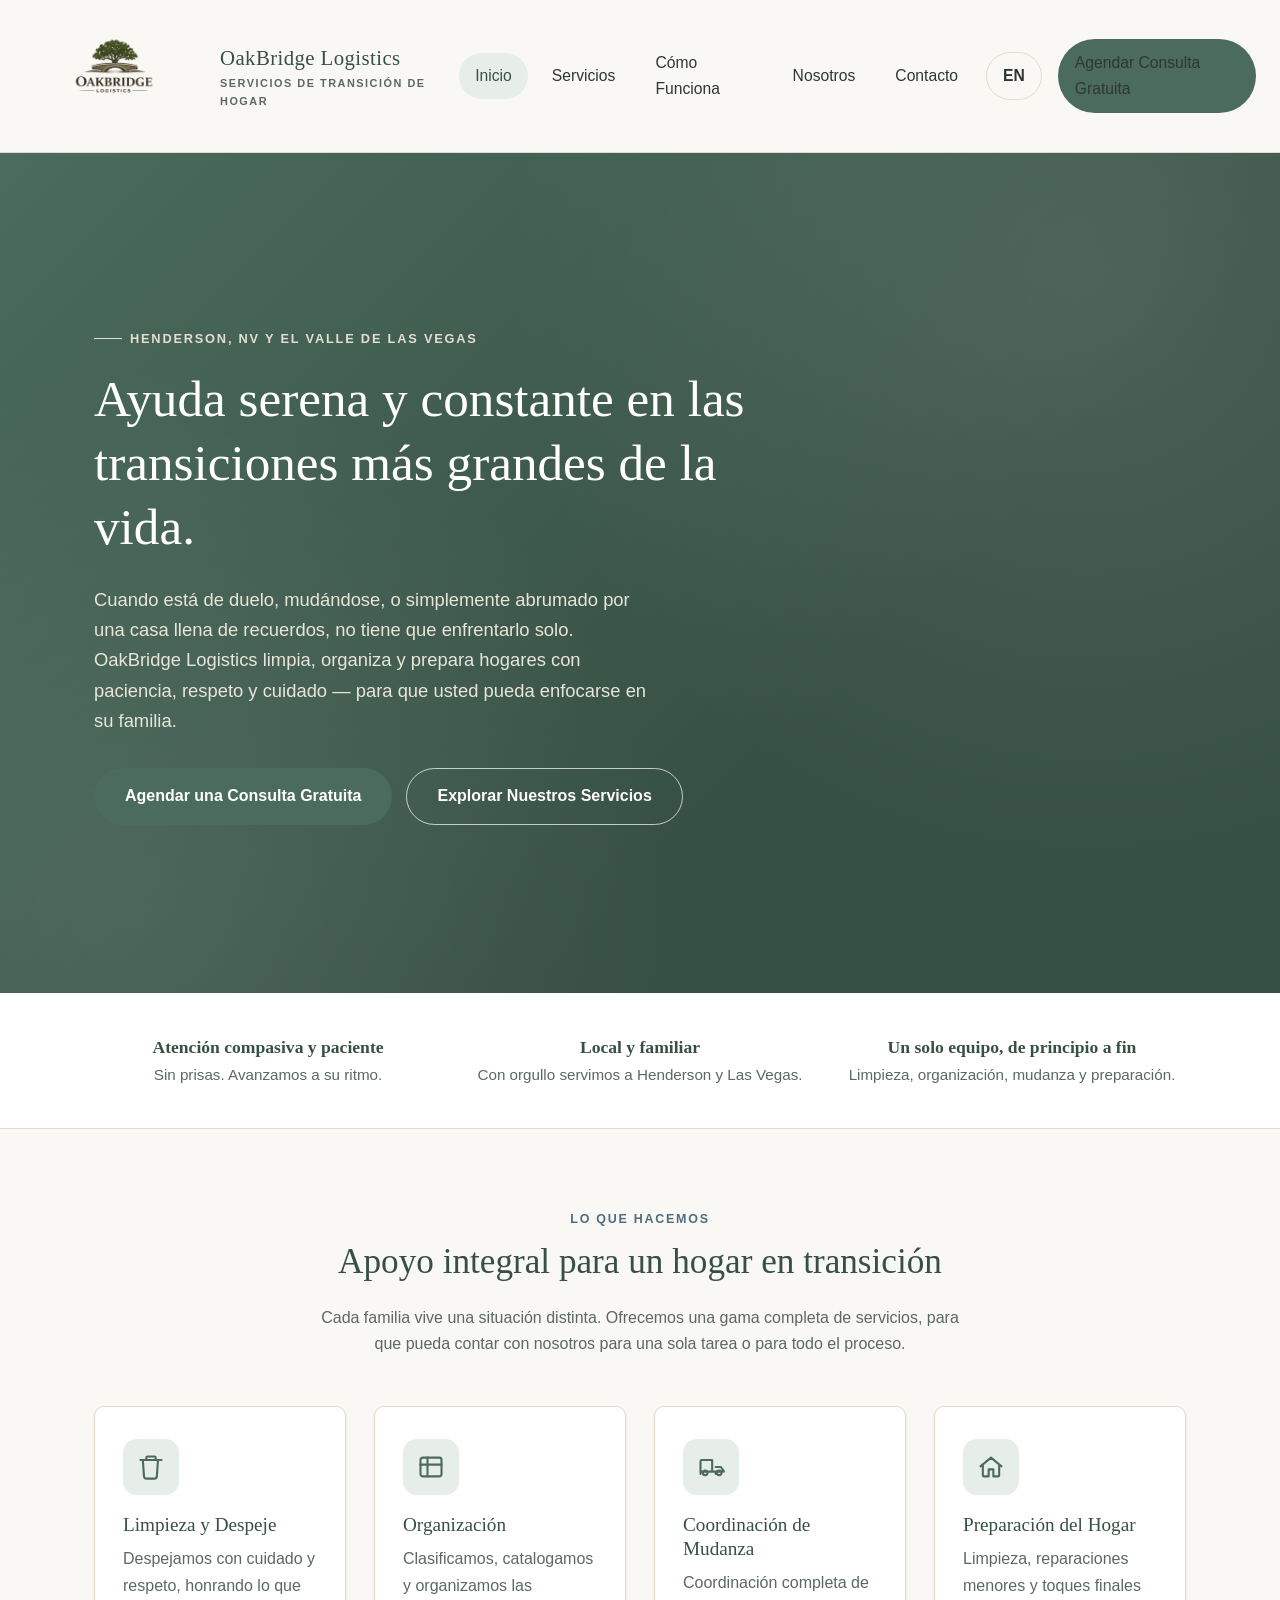
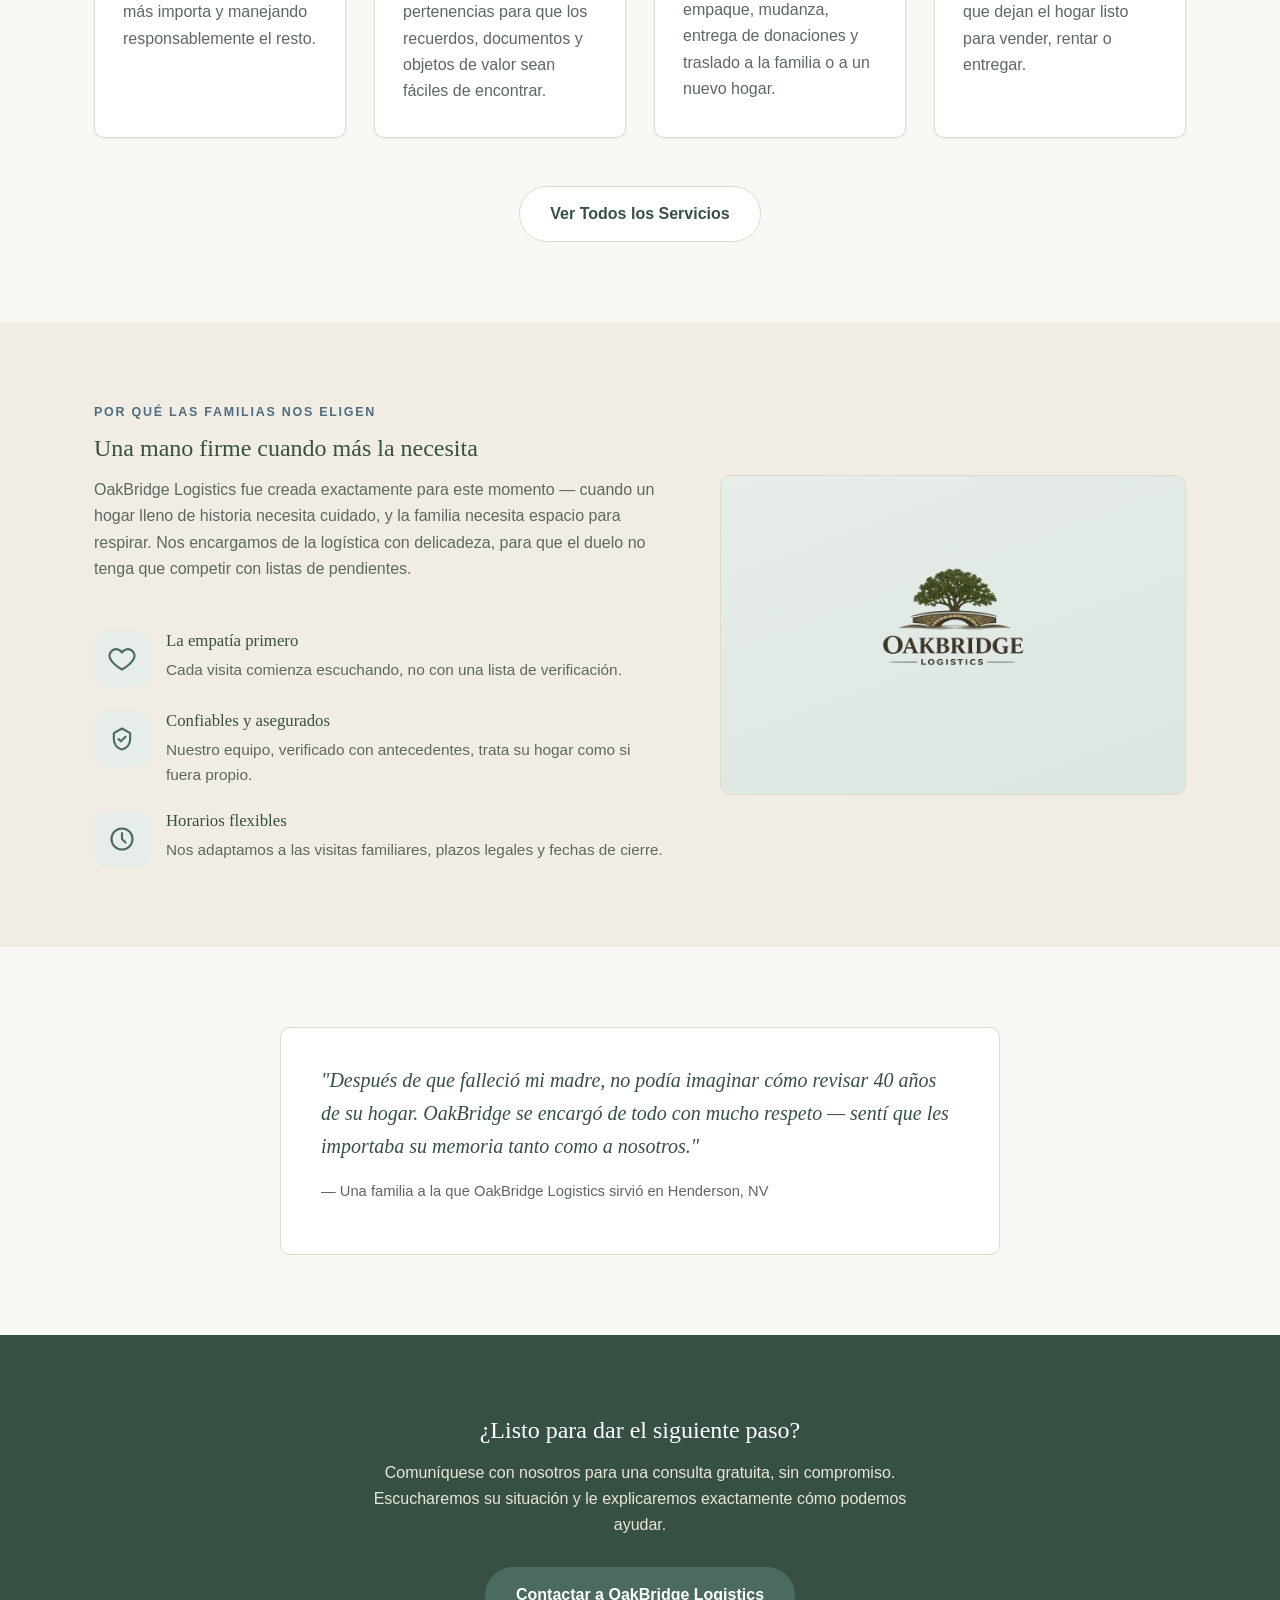
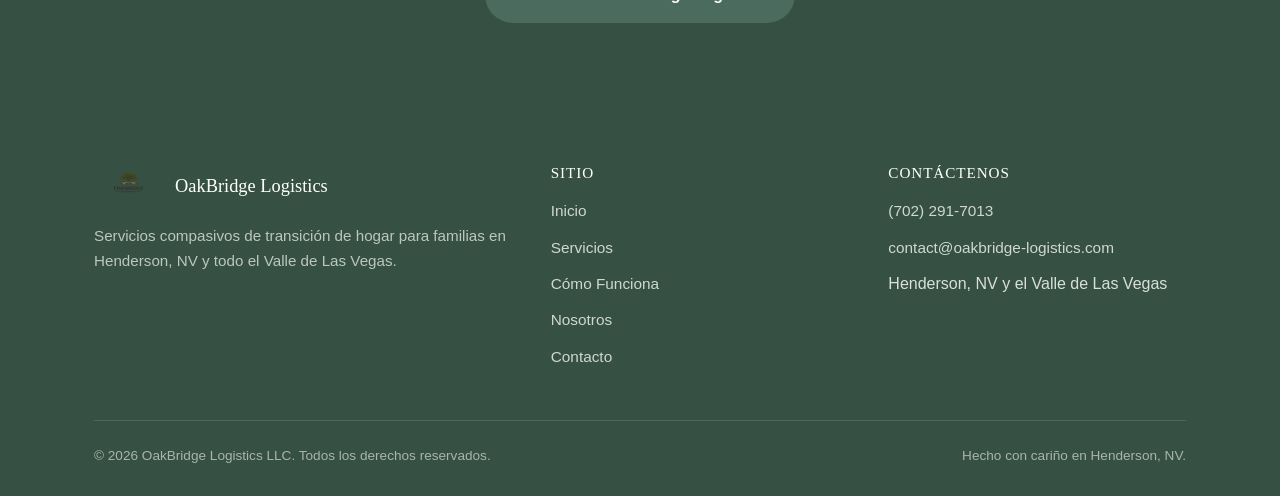
==== es/index.html @ 1340e975 "Add Spanish translation of the site with EN/ES language switcher Full translated pages at /es/ (home" ====
<!DOCTYPE html>
<html lang="es">
<head>
<meta charset="UTF-8">
<meta name="viewport" content="width=device-width, initial-scale=1.0">
<title>OakBridge Logistics | Servicios Compasivos de Transición de Hogar en Henderson, NV</title>
<meta name="description" content="OakBridge Logistics ayuda a familias en Henderson, NV a limpiar, organizar, mudar y preparar un hogar tras la pérdida de un ser querido o una gran transición de vida — con cuidado.">
<link rel="icon" type="image/png" href="../images/favicon-32.png">
<link rel="apple-touch-icon" href="../images/favicon-180.png">
<link rel="stylesheet" href="../css/style.css">
<link rel="alternate" hreflang="en" href="https://oakbridge-logistics.com/">
<link rel="alternate" hreflang="es" href="https://oakbridge-logistics.com/es/">
<link rel="alternate" hreflang="x-default" href="https://oakbridge-logistics.com/">
</head>
<body>

<header class="site-header">
  <div class="container">
    <a class="brand" href="index.html">
      <img src="../images/logo.png" alt="Logotipo de OakBridge Logistics">
      <span class="brand-name">OakBridge Logistics<small>SERVICIOS DE TRANSICIÓN DE HOGAR</small></span>
    </a>
    <button class="nav-toggle" aria-label="Alternar menú de navegación" aria-expanded="false">
      <span></span><span></span><span></span>
    </button>
    <nav class="main-nav">
      <ul>
        <li><a href="index.html" aria-current="page">Inicio</a></li>
        <li><a href="servicios.html">Servicios</a></li>
        <li><a href="como-funciona.html">Cómo Funciona</a></li>
        <li><a href="sobre-nosotros.html">Nosotros</a></li>
        <li><a href="contacto.html">Contacto</a></li>
        <li><a class="lang-switch" href="../index.html" aria-label="View this site in English">EN</a></li>
        <li><a class="btn btn-primary" href="contacto.html">Agendar Consulta Gratuita</a></li>
      </ul>
    </nav>
  </div>
</header>

<main>

  <!-- Hero -->
  <section class="hero">
    <div class="container">
      <div class="hero-inner">
        <span class="hero-eyebrow">Henderson, NV y el Valle de Las Vegas</span>
        <h1>Ayuda serena y constante en las transiciones más grandes de la vida.</h1>
        <p class="lead">Cuando está de duelo, mudándose, o simplemente abrumado por una casa llena de recuerdos, no tiene que enfrentarlo solo. OakBridge Logistics limpia, organiza y prepara hogares con paciencia, respeto y cuidado — para que usted pueda enfocarse en su familia.</p>
        <div class="hero-actions">
          <a href="contacto.html" class="btn btn-primary">Agendar una Consulta Gratuita</a>
          <a href="servicios.html" class="btn btn-outline">Explorar Nuestros Servicios</a>
        </div>
      </div>
    </div>
  </section>

  <!-- Reassurance strip -->
  <section style="padding: 40px 0; background: var(--color-surface); border-bottom: 1px solid var(--color-border);">
    <div class="container">
      <div class="grid grid-3" style="gap: 24px;">
        <div class="text-center">
          <strong style="color: var(--color-primary-dark); display:block; font-family: var(--font-heading); font-size:1.1rem;">Atención compasiva y paciente</strong>
          <span style="color: var(--color-text-muted); font-size: 0.95rem;">Sin prisas. Avanzamos a su ritmo.</span>
        </div>
        <div class="text-center">
          <strong style="color: var(--color-primary-dark); display:block; font-family: var(--font-heading); font-size:1.1rem;">Local y familiar</strong>
          <span style="color: var(--color-text-muted); font-size: 0.95rem;">Con orgullo servimos a Henderson y Las Vegas.</span>
        </div>
        <div class="text-center">
          <strong style="color: var(--color-primary-dark); display:block; font-family: var(--font-heading); font-size:1.1rem;">Un solo equipo, de principio a fin</strong>
          <span style="color: var(--color-text-muted); font-size: 0.95rem;">Limpieza, organización, mudanza y preparación.</span>
        </div>
      </div>
    </div>
  </section>

  <!-- Services overview -->
  <section>
    <div class="container">
      <div class="section-head">
        <span class="eyebrow">Lo Que Hacemos</span>
        <h2>Apoyo integral para un hogar en transición</h2>
        <p>Cada familia vive una situación distinta. Ofrecemos una gama completa de servicios, para que pueda contar con nosotros para una sola tarea o para todo el proceso.</p>
      </div>

      <div class="grid grid-4">
        <div class="card">
          <div class="icon-badge">
            <svg viewBox="0 0 24 24" fill="none" stroke="currentColor" stroke-width="1.8" stroke-linecap="round" stroke-linejoin="round"><path d="M3 6h18M8 6V4a1 1 0 0 1 1-1h6a1 1 0 0 1 1 1v2m2 0-1 14a2 2 0 0 1-2 2H8a2 2 0 0 1-2-2L5 6"/></svg>
          </div>
          <h3>Limpieza y Despeje</h3>
          <p>Despejamos con cuidado y respeto, honrando lo que más importa y manejando responsablemente el resto.</p>
        </div>
        <div class="card">
          <div class="icon-badge">
            <svg viewBox="0 0 24 24" fill="none" stroke="currentColor" stroke-width="1.8" stroke-linecap="round" stroke-linejoin="round"><rect x="3" y="4" width="18" height="16" rx="2"/><path d="M3 10h18M9 4v16"/></svg>
          </div>
          <h3>Organización</h3>
          <p>Clasificamos, catalogamos y organizamos las pertenencias para que los recuerdos, documentos y objetos de valor sean fáciles de encontrar.</p>
        </div>
        <div class="card">
          <div class="icon-badge">
            <svg viewBox="0 0 24 24" fill="none" stroke="currentColor" stroke-width="1.8" stroke-linecap="round" stroke-linejoin="round"><path d="M3 16V7a1 1 0 0 1 1-1h9v10M3 16h13M3 16v2m13-2v2m0-6h4.5l2.5 3.5V16h-7M7 19a2 2 0 1 0 0-4 2 2 0 0 0 0 4Zm12 0a2 2 0 1 0 0-4 2 2 0 0 0 0 4Z"/></svg>
          </div>
          <h3>Coordinación de Mudanza</h3>
          <p>Coordinación completa de empaque, mudanza, entrega de donaciones y traslado a la familia o a un nuevo hogar.</p>
        </div>
        <div class="card">
          <div class="icon-badge">
            <svg viewBox="0 0 24 24" fill="none" stroke="currentColor" stroke-width="1.8" stroke-linecap="round" stroke-linejoin="round"><path d="M3 11.5 12 4l9 7.5M5 10v9a1 1 0 0 0 1 1h4v-6h4v6h4a1 1 0 0 0 1-1v-9"/></svg>
          </div>
          <h3>Preparación del Hogar</h3>
          <p>Limpieza, reparaciones menores y toques finales que dejan el hogar listo para vender, rentar o entregar.</p>
        </div>
      </div>

      <div class="text-center mt-lg">
        <a href="servicios.html" class="btn btn-secondary">Ver Todos los Servicios</a>
      </div>
    </div>
  </section>

  <!-- Why OakBridge -->
  <section class="section-alt">
    <div class="container">
      <div class="two-col">
        <div>
          <span class="eyebrow" style="display:block; font-size:0.78rem; letter-spacing:0.14em; text-transform:uppercase; color: var(--color-accent-dark); font-weight:700; margin-bottom:10px;">Por Qué las Familias Nos Eligen</span>
          <h2>Una mano firme cuando más la necesita</h2>
          <p style="color: var(--color-text-muted);">OakBridge Logistics fue creada exactamente para este momento — cuando un hogar lleno de historia necesita cuidado, y la familia necesita espacio para respirar. Nos encargamos de la logística con delicadeza, para que el duelo no tenga que competir con listas de pendientes.</p>
          <div class="value-list mt-lg" style="grid-template-columns: 1fr;">
            <div class="value-item">
              <div class="icon-badge">
                <svg viewBox="0 0 24 24" fill="none" stroke="currentColor" stroke-width="1.8" stroke-linecap="round" stroke-linejoin="round"><path d="M12 21s-7.5-4.35-10-9A5.5 5.5 0 0 1 12 6.5 5.5 5.5 0 0 1 22 12c-2.5 4.65-10 9-10 9Z"/></svg>
              </div>
              <div>
                <h3>La empatía primero</h3>
                <p>Cada visita comienza escuchando, no con una lista de verificación.</p>
              </div>
            </div>
            <div class="value-item">
              <div class="icon-badge">
                <svg viewBox="0 0 24 24" fill="none" stroke="currentColor" stroke-width="1.8" stroke-linecap="round" stroke-linejoin="round"><path d="m9 12 2 2 4-4M12 3l7 4v5c0 4.5-3 8-7 9-4-1-7-4.5-7-9V7l7-4Z"/></svg>
              </div>
              <div>
                <h3>Confiables y asegurados</h3>
                <p>Nuestro equipo, verificado con antecedentes, trata su hogar como si fuera propio.</p>
              </div>
            </div>
            <div class="value-item">
              <div class="icon-badge">
                <svg viewBox="0 0 24 24" fill="none" stroke="currentColor" stroke-width="1.8" stroke-linecap="round" stroke-linejoin="round"><circle cx="12" cy="12" r="9"/><path d="M12 7v5l3 3"/></svg>
              </div>
              <div>
                <h3>Horarios flexibles</h3>
                <p>Nos adaptamos a las visitas familiares, plazos legales y fechas de cierre.</p>
              </div>
            </div>
          </div>
        </div>
        <div class="motif-panel">
          <img src="../images/logo.png" alt="OakBridge Logistics — símbolo del árbol y el puente">
        </div>
      </div>
    </div>
  </section>

  <!-- Testimonial -->
  <section>
    <div class="container">
      <div class="testimonial" style="max-width: 720px; margin: 0 auto;">
        <p class="quote">"Después de que falleció mi madre, no podía imaginar cómo revisar 40 años de su hogar. OakBridge se encargó de todo con mucho respeto — sentí que les importaba su memoria tanto como a nosotros."</p>
        <p class="attribution">— Una familia a la que OakBridge Logistics sirvió en Henderson, NV</p>
      </div>
    </div>
  </section>

  <!-- CTA -->
  <section class="cta-band">
    <div class="container">
      <h2>¿Listo para dar el siguiente paso?</h2>
      <p>Comuníquese con nosotros para una consulta gratuita, sin compromiso. Escucharemos su situación y le explicaremos exactamente cómo podemos ayudar.</p>
      <a href="contacto.html" class="btn btn-primary">Contactar a OakBridge Logistics</a>
    </div>
  </section>

</main>

<footer class="site-footer">
  <div class="container">
    <div class="footer-grid">
      <div>
        <div class="footer-brand">
          <img src="../images/logo.png" alt="Logotipo de OakBridge Logistics">
          <span>OakBridge Logistics</span>
        </div>
        <p>Servicios compasivos de transición de hogar para familias en Henderson, NV y todo el Valle de Las Vegas.</p>
      </div>
      <div>
        <h4>Sitio</h4>
        <ul>
          <li><a href="index.html">Inicio</a></li>
          <li><a href="servicios.html">Servicios</a></li>
          <li><a href="como-funciona.html">Cómo Funciona</a></li>
          <li><a href="sobre-nosotros.html">Nosotros</a></li>
          <li><a href="contacto.html">Contacto</a></li>
        </ul>
      </div>
      <div>
        <h4>Contáctenos</h4>
        <ul>
          <li><a href="tel:+17022917013">(702) 291-7013</a></li>
          <li><a href="mailto:contact@oakbridge-logistics.com">contact@oakbridge-logistics.com</a></li>
          <li>Henderson, NV y el Valle de Las Vegas</li>
        </ul>
      </div>
    </div>
    <div class="footer-bottom">
      <span>&copy; <span id="year"></span> OakBridge Logistics LLC. Todos los derechos reservados.</span>
      <span>Hecho con cariño en Henderson, NV.</span>
    </div>
  </div>
</footer>

<script src="../js/main.js"></script>
</body>
</html>
---- css/style.css ----
/* ==========================================================================
   OakBridge Logistics — stylesheet
   ========================================================================== */

:root {
  /* Palette — calm, warm, trustworthy: sage green, soft blue, cream neutrals */
  --color-primary: #4a6b5d;        /* deep sage green (from logo tree) */
  --color-primary-dark: #375044;
  --color-primary-light: #e7ede9;
  --color-accent: #6f8fa3;         /* soft slate blue */
  --color-accent-dark: #4f6d80;
  --color-gold: #b58a4a;           /* warm bridge-stone accent, used sparingly */

  --color-bg: #faf8f4;             /* warm cream */
  --color-bg-alt: #f1ede4;         /* deeper cream for section contrast */
  --color-surface: #ffffff;

  --color-text: #2f3733;           /* soft near-black, warm undertone */
  --color-text-muted: #5c6862;
  --color-border: #e1dbcd;

  --font-heading: Georgia, 'Times New Roman', serif;
  --font-body: -apple-system, BlinkMacSystemFont, 'Segoe UI', Helvetica, Arial, sans-serif;

  --radius: 10px;
  --shadow-sm: 0 1px 3px rgba(47, 55, 51, 0.08);
  --shadow-md: 0 6px 24px rgba(47, 55, 51, 0.10);
  --container-width: 1140px;
}

/* ---- Reset ---- */
* { box-sizing: border-box; }
html { scroll-behavior: smooth; }
body {
  margin: 0;
  font-family: var(--font-body);
  color: var(--color-text);
  background: var(--color-bg);
  line-height: 1.65;
  -webkit-font-smoothing: antialiased;
}
img { max-width: 100%; display: block; }
a { color: inherit; text-decoration: none; }
ul { list-style: none; margin: 0; padding: 0; }
h1, h2, h3, h4 {
  font-family: var(--font-heading);
  color: var(--color-primary-dark);
  line-height: 1.25;
  margin: 0 0 0.6em;
  font-weight: normal;
}
p { margin: 0 0 1em; }
.container {
  width: 100%;
  max-width: var(--container-width);
  margin: 0 auto;
  padding: 0 24px;
}

/* ---- Buttons ---- */
.btn {
  display: inline-block;
  padding: 14px 30px;
  border-radius: 999px;
  font-size: 1rem;
  font-weight: 600;
  border: 1px solid transparent;
  cursor: pointer;
  transition: background 0.2s ease, color 0.2s ease, border-color 0.2s ease, transform 0.15s ease;
}
.btn:hover { transform: translateY(-1px); }
.btn-primary {
  background: var(--color-primary);
  color: #fff;
}
.btn-primary:hover { background: var(--color-primary-dark); }
.btn-outline {
  background: transparent;
  border-color: rgba(255, 255, 255, 0.7);
  color: inherit;
}
.btn-outline:hover { background: rgba(255, 255, 255, 0.15); }
.btn-secondary {
  background: var(--color-surface);
  border-color: var(--color-border);
  color: var(--color-primary-dark);
}
.btn-secondary:hover { border-color: var(--color-primary); }

/* ---- Header ---- */
.site-header {
  position: sticky;
  top: 0;
  z-index: 100;
  background: rgba(250, 248, 244, 0.95);
  backdrop-filter: saturate(180%) blur(8px);
  border-bottom: 1px solid var(--color-border);
}
.site-header .container {
  display: flex;
  align-items: center;
  justify-content: space-between;
  min-height: 152px;
  max-width: 1320px;
}
.brand {
  display: flex;
  align-items: center;
  gap: 16px;
}
.brand img {
  height: 120px;
  width: auto;
}
.brand-name {
  font-family: var(--font-heading);
  font-size: 1.3rem;
  color: var(--color-primary-dark);
  letter-spacing: 0.02em;
}
.brand-name small {
  display: block;
  font-family: var(--font-body);
  font-size: 0.68rem;
  letter-spacing: 0.14em;
  color: var(--color-text-muted);
  font-weight: 600;
}

.main-nav ul {
  display: flex;
  gap: 8px;
  align-items: center;
}
.main-nav a {
  display: inline-block;
  padding: 10px 16px;
  border-radius: 999px;
  font-size: 0.98rem;
  font-weight: 500;
  color: var(--color-text);
  transition: background 0.2s ease, color 0.2s ease;
}
.main-nav a:hover,
.main-nav a[aria-current="page"] {
  background: var(--color-primary-light);
  color: var(--color-primary-dark);
}
.main-nav .btn { margin-left: 8px; }

.lang-switch {
  border: 1px solid var(--color-border) !important;
  font-weight: 700 !important;
  margin-left: 4px;
}
.lang-switch:hover {
  border-color: var(--color-primary) !important;
}

.nav-toggle {
  display: none;
  flex-direction: column;
  justify-content: center;
  gap: 5px;
  width: 44px;
  height: 44px;
  border: 1px solid var(--color-border);
  border-radius: 8px;
  background: var(--color-surface);
  cursor: pointer;
}
.nav-toggle span {
  display: block;
  height: 2px;
  width: 22px;
  margin: 0 auto;
  background: var(--color-primary-dark);
  transition: transform 0.2s ease, opacity 0.2s ease;
}
.nav-toggle[aria-expanded="true"] span:nth-child(1) { transform: translateY(7px) rotate(45deg); }
.nav-toggle[aria-expanded="true"] span:nth-child(2) { opacity: 0; }
.nav-toggle[aria-expanded="true"] span:nth-child(3) { transform: translateY(-7px) rotate(-45deg); }

/* ---- Hero ---- */
.hero {
  position: relative;
  background: linear-gradient(135deg, var(--color-primary) 0%, var(--color-primary-dark) 65%);
  color: #fdfcf9;
  overflow: hidden;
}
.hero::before {
  content: "";
  position: absolute;
  inset: 0;
  background-image:
    radial-gradient(circle at 85% 15%, rgba(255,255,255,0.10), transparent 45%),
    radial-gradient(circle at 10% 90%, rgba(255,255,255,0.08), transparent 40%);
  pointer-events: none;
}
.hero .container {
  position: relative;
  padding-top: 88px;
  padding-bottom: 88px;
}
.hero-inner {
  max-width: 680px;
}
.hero-eyebrow {
  display: inline-flex;
  align-items: center;
  gap: 8px;
  font-size: 0.8rem;
  letter-spacing: 0.14em;
  text-transform: uppercase;
  color: #e4ded0;
  margin-bottom: 18px;
  font-weight: 600;
}
.hero-eyebrow::before {
  content: "";
  width: 28px;
  height: 1px;
  background: #e4ded0;
  display: inline-block;
}
.hero h1 {
  color: #fff;
  font-size: clamp(2.1rem, 4.4vw, 3.2rem);
  margin-bottom: 0.5em;
}
.hero p.lead {
  font-size: 1.15rem;
  color: #e9e5d9;
  max-width: 560px;
}
.hero-actions {
  display: flex;
  flex-wrap: wrap;
  gap: 14px;
  margin-top: 32px;
}

/* Page (non-home) hero — smaller */
.page-hero {
  background: linear-gradient(135deg, var(--color-primary) 0%, var(--color-primary-dark) 70%);
  color: #fff;
  text-align: center;
}
.page-hero .container { padding: 64px 24px; }
.page-hero h1 { color: #fff; margin-bottom: 0.4em; }
.page-hero p {
  color: #e9e5d9;
  max-width: 620px;
  margin: 0 auto;
  font-size: 1.08rem;
}

/* ---- Sections ---- */
section { padding: 80px 0; }
.section-alt { background: var(--color-bg-alt); }
.section-head {
  max-width: 640px;
  margin: 0 auto 48px;
  text-align: center;
}
.section-head .eyebrow {
  display: block;
  font-size: 0.78rem;
  letter-spacing: 0.14em;
  text-transform: uppercase;
  color: var(--color-accent-dark);
  font-weight: 700;
  margin-bottom: 10px;
}
.section-head h2 { font-size: clamp(1.6rem, 3vw, 2.2rem); }
.section-head p { color: var(--color-text-muted); }

/* ---- Cards / grids ---- */
.grid {
  display: grid;
  gap: 28px;
}
.grid-2 { grid-template-columns: repeat(2, 1fr); }
.grid-3 { grid-template-columns: repeat(3, 1fr); }
.grid-4 { grid-template-columns: repeat(4, 1fr); }

.card {
  background: var(--color-surface);
  border: 1px solid var(--color-border);
  border-radius: var(--radius);
  padding: 32px 28px;
  box-shadow: var(--shadow-sm);
  transition: box-shadow 0.2s ease, transform 0.2s ease;
}
.card:hover { box-shadow: var(--shadow-md); transform: translateY(-2px); }

.icon-badge {
  width: 56px;
  height: 56px;
  border-radius: 14px;
  background: var(--color-primary-light);
  display: flex;
  align-items: center;
  justify-content: center;
  margin-bottom: 18px;
  color: var(--color-primary);
}
.icon-badge svg { width: 28px; height: 28px; }

.card h3 {
  font-size: 1.2rem;
  margin-bottom: 0.5em;
}
.card p { color: var(--color-text-muted); margin-bottom: 0; }
.card ul.detail-list {
  margin-top: 14px;
  color: var(--color-text-muted);
}
.card ul.detail-list li {
  padding-left: 22px;
  position: relative;
  margin-bottom: 8px;
  font-size: 0.95rem;
}
.card ul.detail-list li::before {
  content: "";
  position: absolute;
  left: 0;
  top: 9px;
  width: 8px;
  height: 8px;
  border-radius: 50%;
  background: var(--color-accent);
}

/* ---- CTA band ---- */
.cta-band {
  background: var(--color-primary-dark);
  color: #fff;
  text-align: center;
}
.cta-band h2 { color: #fff; }
.cta-band p { color: #e9e5d9; max-width: 560px; margin: 0 auto 28px; }

/* ---- Steps (How It Works) ---- */
.steps {
  display: flex;
  flex-direction: column;
  gap: 0;
  counter-reset: step;
}
.step {
  display: grid;
  grid-template-columns: 72px 1fr;
  gap: 24px;
  position: relative;
  padding-bottom: 48px;
}
.step:last-child { padding-bottom: 0; }
.step-marker {
  width: 72px;
  height: 72px;
  border-radius: 50%;
  background: var(--color-surface);
  border: 2px solid var(--color-primary);
  color: var(--color-primary-dark);
  display: flex;
  align-items: center;
  justify-content: center;
  font-family: var(--font-heading);
  font-size: 1.6rem;
  flex-shrink: 0;
  z-index: 1;
}
.step:not(:last-child)::before {
  content: "";
  position: absolute;
  top: 72px;
  left: 35px;
  width: 2px;
  height: calc(100% - 72px);
  background: var(--color-border);
}
.step-content h3 { margin-bottom: 0.4em; }
.step-content p { color: var(--color-text-muted); margin-bottom: 0.6em; }
.step-content .step-note {
  display: inline-block;
  background: var(--color-primary-light);
  color: var(--color-primary-dark);
  font-size: 0.85rem;
  padding: 4px 12px;
  border-radius: 999px;
  margin-top: 4px;
}

/* ---- Values / About ---- */
.value-list {
  display: grid;
  grid-template-columns: repeat(2, 1fr);
  gap: 24px;
}
.value-item {
  display: flex;
  gap: 16px;
  align-items: flex-start;
}
.value-item .icon-badge { margin-bottom: 0; flex-shrink: 0; }
.value-item h3 { font-size: 1.05rem; margin-bottom: 0.3em; }
.value-item p { color: var(--color-text-muted); font-size: 0.96rem; margin-bottom: 0; }

.two-col {
  display: grid;
  grid-template-columns: 1.1fr 0.9fr;
  gap: 56px;
  align-items: center;
}

.stat-row {
  display: grid;
  grid-template-columns: repeat(3, 1fr);
  gap: 24px;
  margin-top: 40px;
}
.stat {
  text-align: center;
  padding: 24px 12px;
  background: var(--color-surface);
  border: 1px solid var(--color-border);
  border-radius: var(--radius);
}
.stat .num {
  font-family: var(--font-heading);
  font-size: 2.1rem;
  color: var(--color-primary);
  display: block;
}
.stat .label {
  color: var(--color-text-muted);
  font-size: 0.9rem;
}

/* Decorative bridge/tree motif panel (CSS-only, used in place of stock photography) */
.motif-panel {
  border-radius: var(--radius);
  background: linear-gradient(160deg, var(--color-primary-light) 0%, #dce6e0 100%);
  border: 1px solid var(--color-border);
  padding: 40px;
  display: flex;
  align-items: center;
  justify-content: center;
  min-height: 320px;
}
.motif-panel img { max-height: 220px; width: auto; }

/* ---- Testimonial ---- */
.testimonial {
  background: var(--color-surface);
  border: 1px solid var(--color-border);
  border-radius: var(--radius);
  padding: 36px 40px;
  position: relative;
}
.testimonial p.quote {
  font-family: var(--font-heading);
  font-size: 1.25rem;
  color: var(--color-primary-dark);
  font-style: italic;
  margin-bottom: 16px;
}
.testimonial .attribution {
  color: var(--color-text-muted);
  font-size: 0.92rem;
}

/* ---- Forms ---- */
.form-grid {
  display: grid;
  grid-template-columns: 1fr 1fr;
  gap: 20px;
}
.form-field { display: flex; flex-direction: column; gap: 6px; margin-bottom: 20px; }
.form-field.full { grid-column: 1 / -1; }
.form-field label {
  font-size: 0.92rem;
  font-weight: 600;
  color: var(--color-primary-dark);
}
.form-field input,
.form-field textarea,
.form-field select {
  font-family: var(--font-body);
  font-size: 1rem;
  padding: 12px 14px;
  border: 1px solid var(--color-border);
  border-radius: 8px;
  background: var(--color-surface);
  color: var(--color-text);
  transition: border-color 0.2s ease, box-shadow 0.2s ease;
}
.form-field input:focus,
.form-field textarea:focus,
.form-field select:focus {
  outline: none;
  border-color: var(--color-accent);
  box-shadow: 0 0 0 3px rgba(111, 143, 163, 0.18);
}
.form-field textarea { resize: vertical; min-height: 140px; }
.form-field .error-msg {
  font-size: 0.82rem;
  color: #a4463a;
  min-height: 1.1em;
}
.form-field.invalid input,
.form-field.invalid textarea,
.form-field.invalid select {
  border-color: #a4463a;
}
.form-status {
  padding: 16px 18px;
  border-radius: 8px;
  margin-bottom: 24px;
  font-size: 0.95rem;
  display: none;
}
.form-status.visible { display: block; }
.form-status.success {
  background: #e7f0e6;
  color: #2f5233;
  border: 1px solid #c3dbc2;
}
.form-status.error {
  background: #f7e7e5;
  color: #7a2f24;
  border: 1px solid #e3bdb6;
}

.contact-info-card {
  background: var(--color-primary-light);
  border-radius: var(--radius);
  padding: 32px;
}
.contact-info-card h3 { margin-bottom: 0.8em; }
.contact-info-item {
  display: flex;
  gap: 14px;
  margin-bottom: 20px;
  align-items: flex-start;
}
.contact-info-item .icon-badge {
  background: #fff;
  margin-bottom: 0;
}
.contact-info-item strong { display: block; color: var(--color-primary-dark); }
.contact-info-item span,
.contact-info-item a { color: var(--color-text-muted); font-size: 0.96rem; }
.contact-info-item a:hover { color: var(--color-primary-dark); }

/* ---- Footer ---- */
.site-footer {
  background: var(--color-primary-dark);
  color: #d9e0da;
  padding: 60px 0 28px;
}
.footer-grid {
  display: grid;
  grid-template-columns: 1.4fr 1fr 1fr;
  gap: 40px;
  margin-bottom: 40px;
}
.footer-brand { display: flex; align-items: center; gap: 12px; margin-bottom: 14px; }
.footer-brand img { height: 46px; }
.footer-brand span {
  font-family: var(--font-heading);
  font-size: 1.15rem;
  color: #fff;
}
.site-footer p { color: #bcc7bf; font-size: 0.95rem; }
.site-footer h4 {
  color: #fff;
  font-size: 0.95rem;
  letter-spacing: 0.06em;
  text-transform: uppercase;
  margin-bottom: 16px;
}
.site-footer ul li { margin-bottom: 10px; }
.site-footer ul li a { color: #cfd8d1; font-size: 0.96rem; }
.site-footer ul li a:hover { color: #fff; }
.footer-bottom {
  border-top: 1px solid rgba(255,255,255,0.12);
  padding-top: 24px;
  display: flex;
  justify-content: space-between;
  flex-wrap: wrap;
  gap: 12px;
  font-size: 0.85rem;
  color: #a9b5ac;
}

/* ---- Utility ---- */
.text-center { text-align: center; }
.mt-lg { margin-top: 48px; }

/* ==========================================================================
   Responsive
   ========================================================================== */
/* Nav switches to the hamburger menu earlier than the content breakpoints
   below — the larger logo needs more breathing room, and this avoids an
   awkward squeeze zone where desktop nav links start wrapping. */
@media (max-width: 1260px) {
  .main-nav {
    position: fixed;
    top: 152px;
    left: 0;
    right: 0;
    background: var(--color-surface);
    border-bottom: 1px solid var(--color-border);
    box-shadow: var(--shadow-md);
    transform: translateY(-8px);
    opacity: 0;
    pointer-events: none;
    transition: opacity 0.2s ease, transform 0.2s ease;
  }
  .main-nav.open {
    opacity: 1;
    transform: translateY(0);
    pointer-events: auto;
  }
  .main-nav ul {
    flex-direction: column;
    align-items: stretch;
    padding: 12px 24px 20px;
    gap: 4px;
  }
  .main-nav a { padding: 12px 14px; }
  .main-nav .btn { margin-left: 0; margin-top: 8px; text-align: center; }
  .lang-switch { margin-left: 0; text-align: center; }
  .nav-toggle { display: flex; }
}

@media (max-width: 900px) {
  .grid-4 { grid-template-columns: repeat(2, 1fr); }
  .grid-3 { grid-template-columns: repeat(2, 1fr); }
  .two-col { grid-template-columns: 1fr; gap: 36px; }
  .footer-grid { grid-template-columns: 1fr 1fr; }
  .value-list { grid-template-columns: 1fr; }
}

@media (max-width: 720px) {
  .grid-2, .grid-3, .grid-4 { grid-template-columns: 1fr; }
  section { padding: 56px 0; }
  .hero .container { padding-top: 56px; padding-bottom: 56px; }
  .step { grid-template-columns: 56px 1fr; gap: 16px; }
  .step-marker { width: 56px; height: 56px; font-size: 1.3rem; }
  .step:not(:last-child)::before { left: 27px; top: 56px; }
  .form-grid { grid-template-columns: 1fr; }
  .stat-row { grid-template-columns: 1fr; }
  .footer-grid { grid-template-columns: 1fr; gap: 32px; }
  .footer-bottom { flex-direction: column; text-align: center; }
  .testimonial { padding: 28px 24px; }
}

@media (max-width: 480px) {
  .site-header .container { min-height: 138px; }
  .main-nav { top: 138px; }
  .brand-name { font-size: 1.08rem; }
  .brand img { height: 96px; }
  .hero-actions { flex-direction: column; align-items: stretch; }
  .hero-actions .btn { text-align: center; }
}
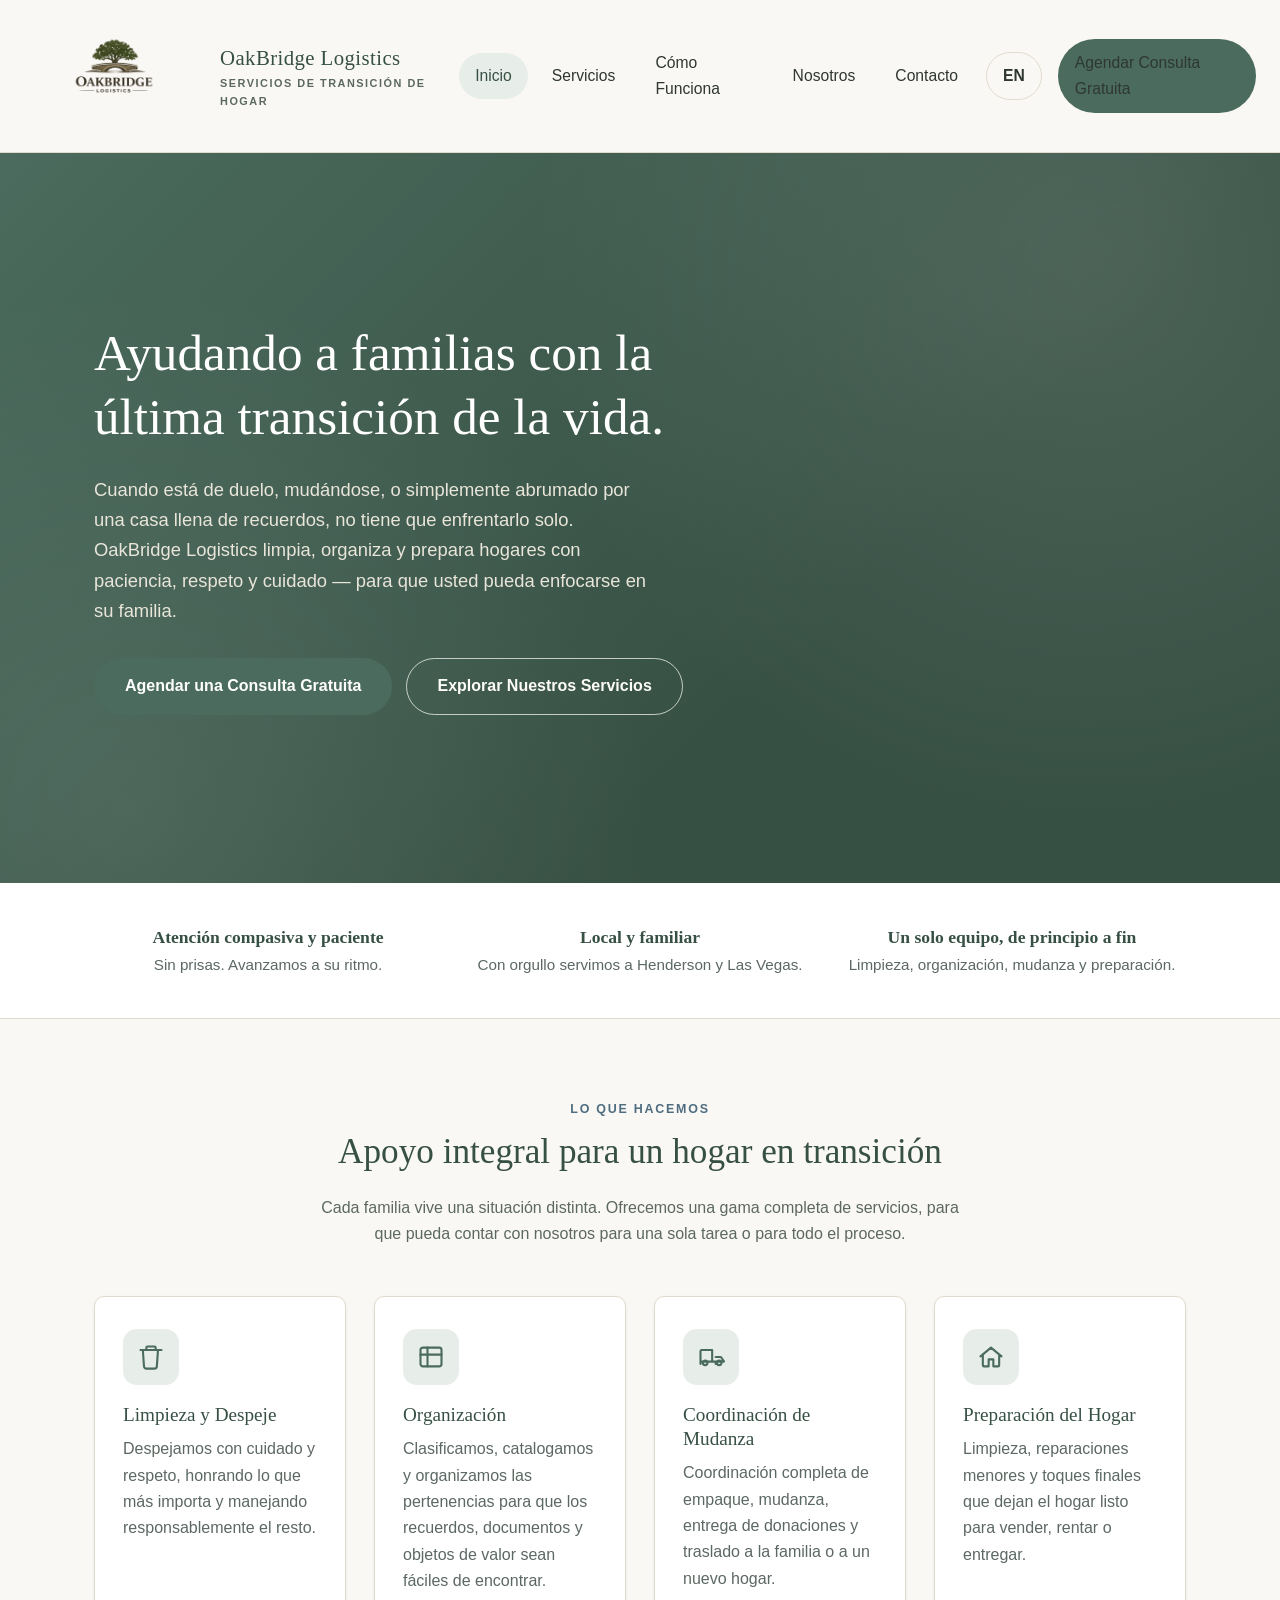
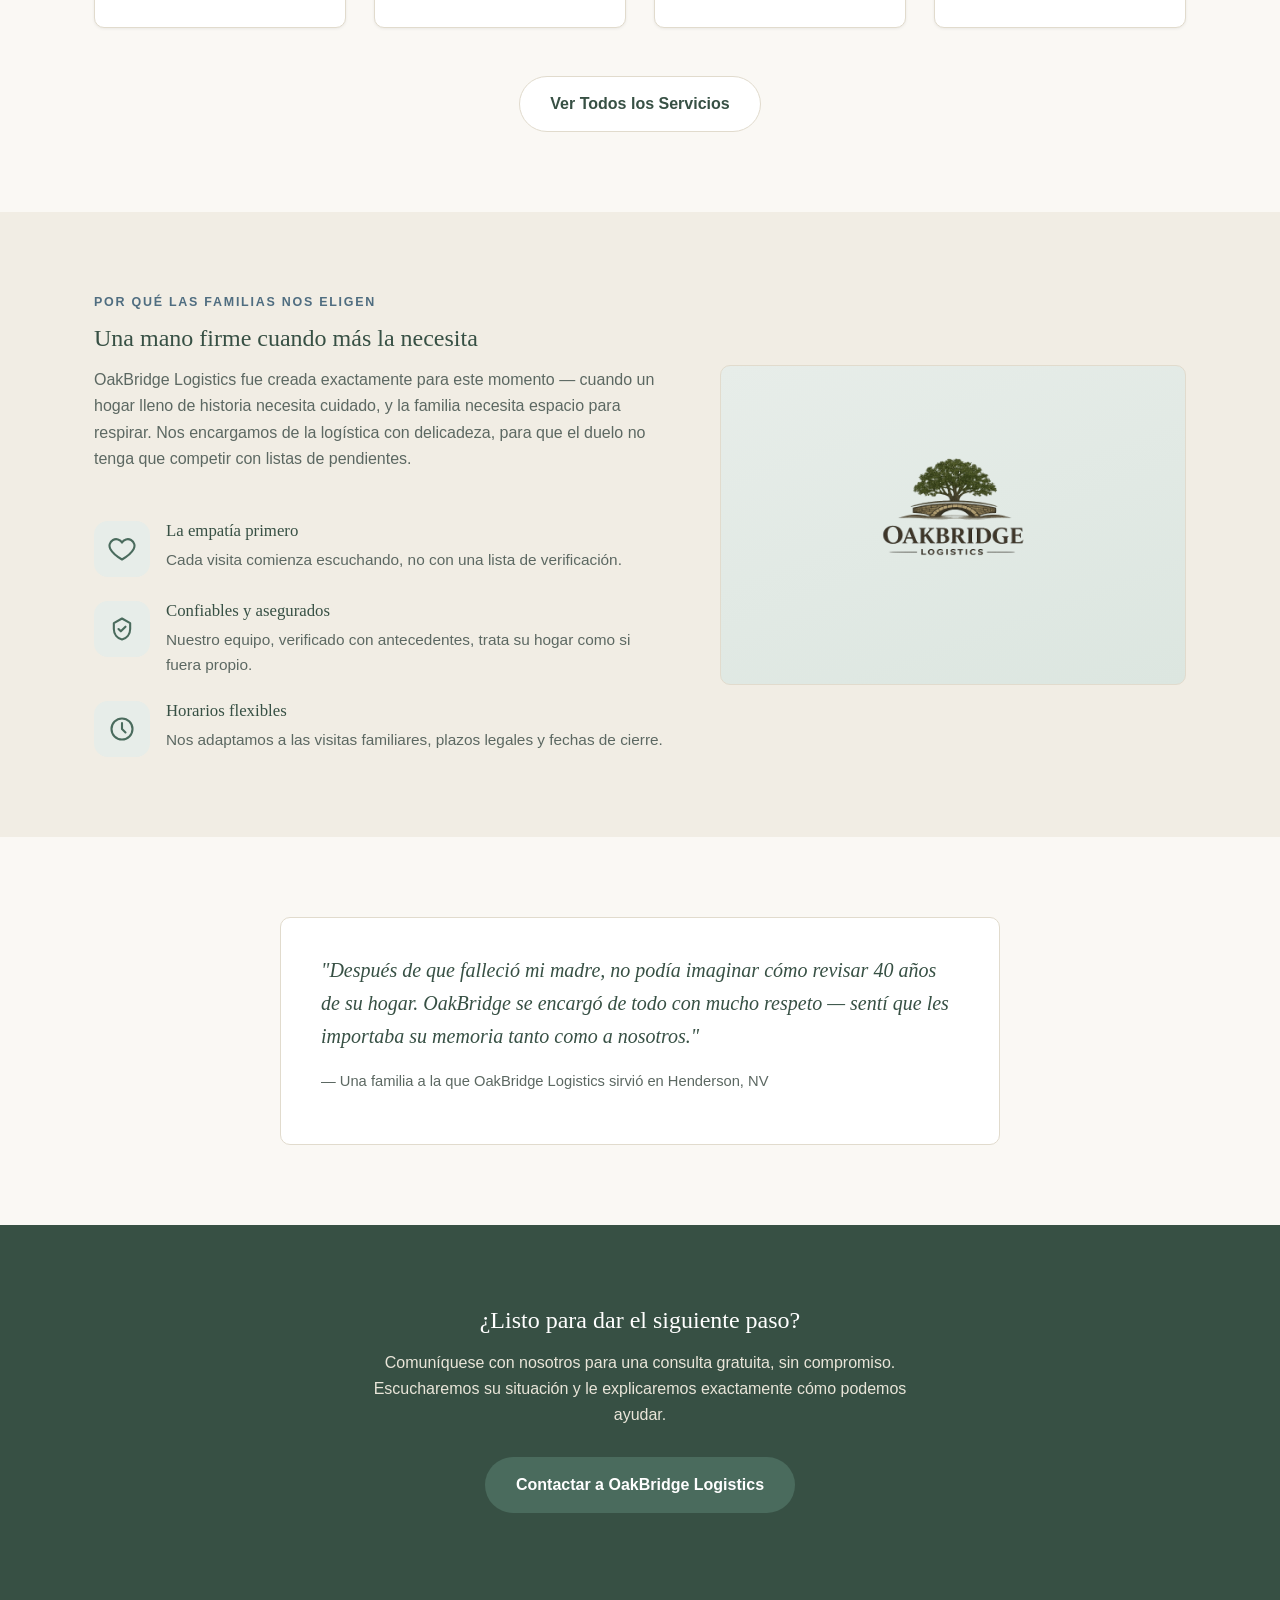
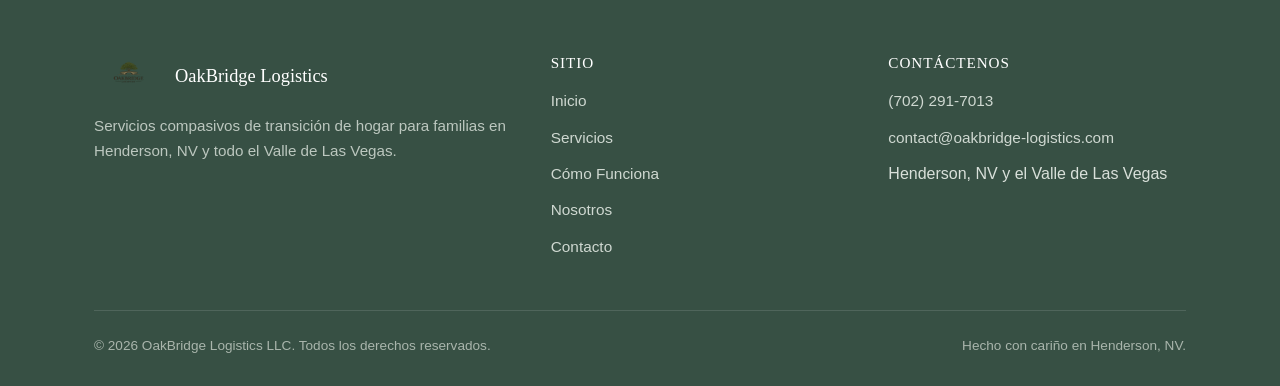
==== commit 829c61bd: "Update homepage hero headline and drop the location eyebrow New headline matches the brand tagline u" ====
--- a/es/index.html
+++ b/es/index.html
@@ -43,8 +43,7 @@
   <section class="hero">
     <div class="container">
       <div class="hero-inner">
-        <span class="hero-eyebrow">Henderson, NV y el Valle de Las Vegas</span>
-        <h1>Ayuda serena y constante en las transiciones más grandes de la vida.</h1>
+        <h1>Ayudando a familias con la última transición de la vida.</h1>
         <p class="lead">Cuando está de duelo, mudándose, o simplemente abrumado por una casa llena de recuerdos, no tiene que enfrentarlo solo. OakBridge Logistics limpia, organiza y prepara hogares con paciencia, respeto y cuidado — para que usted pueda enfocarse en su familia.</p>
         <div class="hero-actions">
           <a href="contacto.html" class="btn btn-primary">Agendar una Consulta Gratuita</a>
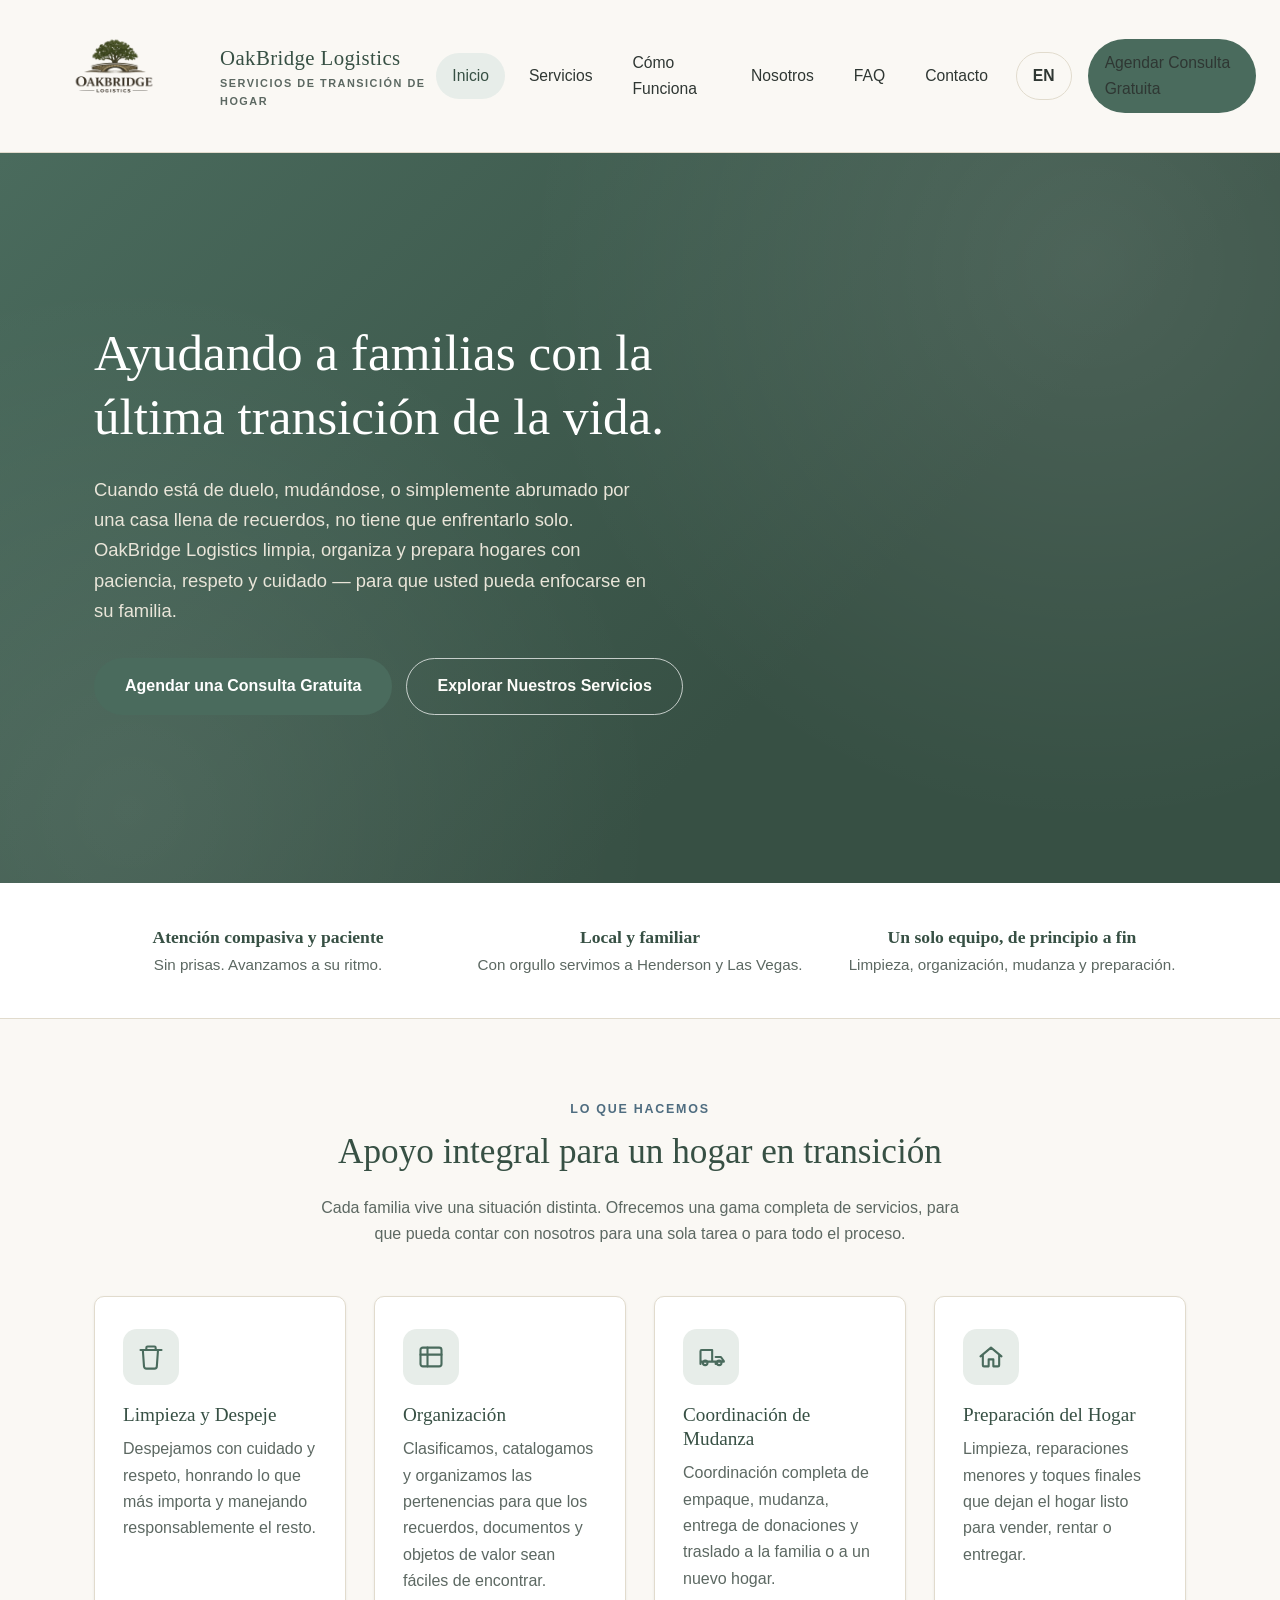
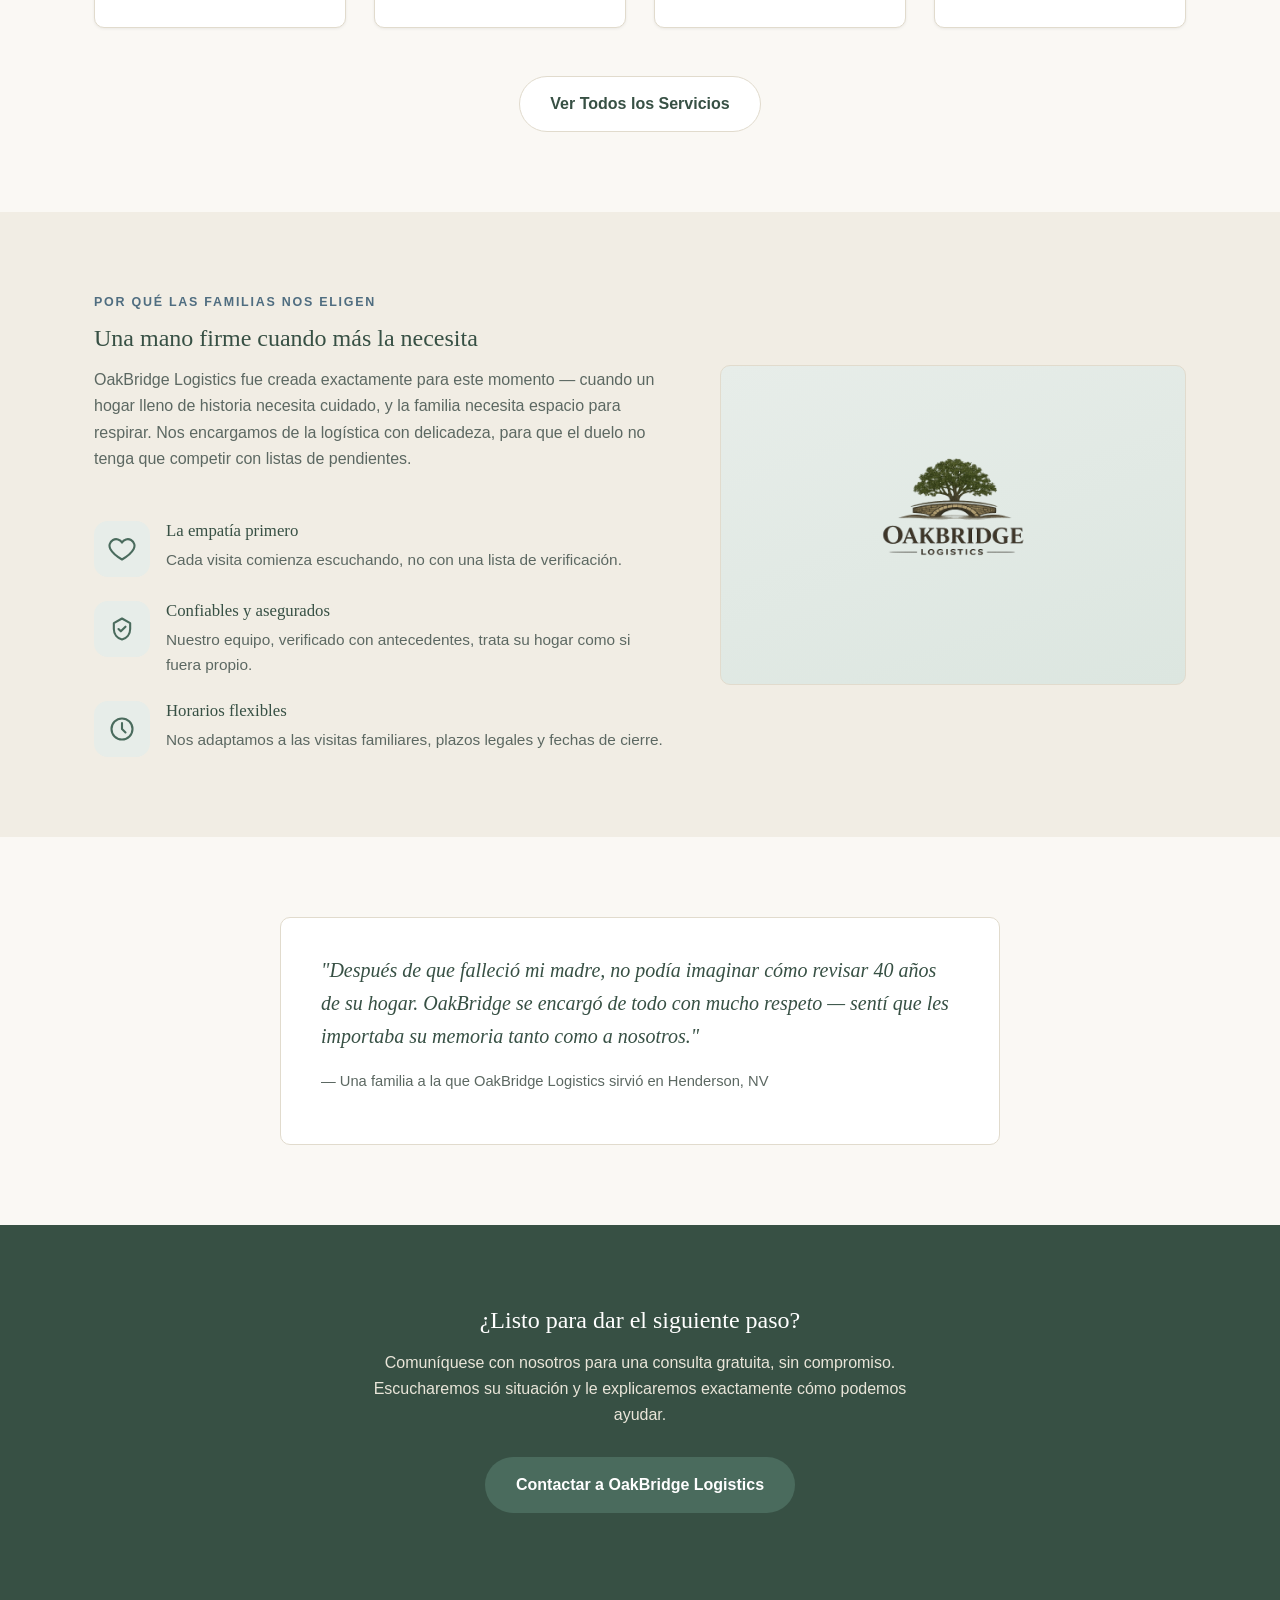
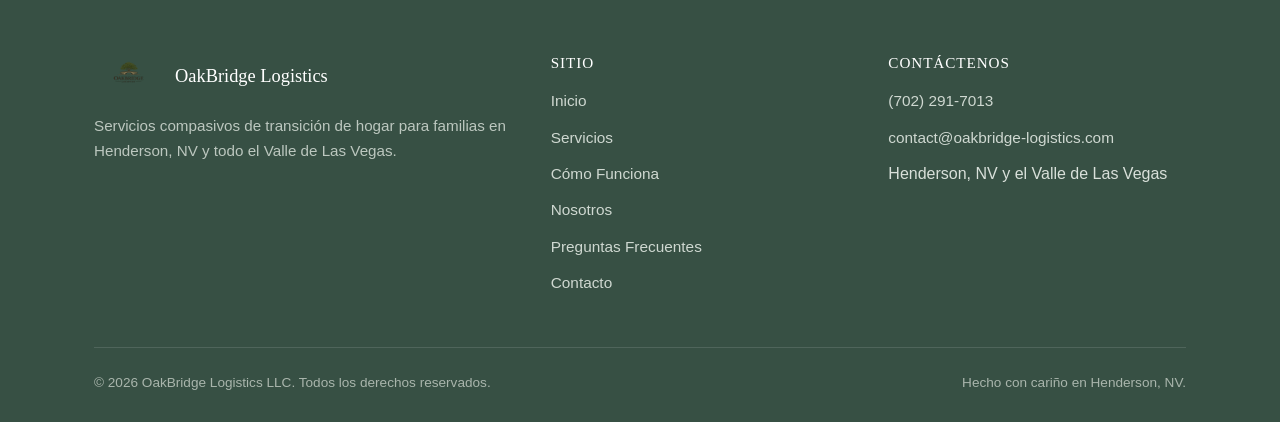
==== commit 181e7dcc: "Add FAQ page (EN/ES) with FAQPage structured data for SEO Adds a 12-question FAQ page targeting real" ====
--- a/es/index.html
+++ b/es/index.html
@@ -29,6 +29,7 @@
         <li><a href="servicios.html">Servicios</a></li>
         <li><a href="como-funciona.html">Cómo Funciona</a></li>
         <li><a href="sobre-nosotros.html">Nosotros</a></li>
+        <li><a href="preguntas-frecuentes.html">FAQ</a></li>
         <li><a href="contacto.html">Contacto</a></li>
         <li><a class="lang-switch" href="../index.html" aria-label="View this site in English">EN</a></li>
         <li><a class="btn btn-primary" href="contacto.html">Agendar Consulta Gratuita</a></li>
@@ -202,6 +203,7 @@
           <li><a href="servicios.html">Servicios</a></li>
           <li><a href="como-funciona.html">Cómo Funciona</a></li>
           <li><a href="sobre-nosotros.html">Nosotros</a></li>
+          <li><a href="preguntas-frecuentes.html">Preguntas Frecuentes</a></li>
           <li><a href="contacto.html">Contacto</a></li>
         </ul>
       </div>
--- a/css/style.css
+++ b/css/style.css
@@ -595,6 +595,58 @@
   font-size: 0.85rem;
   color: #a9b5ac;
 }
+
+/* ---- FAQ accordion ---- */
+.faq-group { max-width: 760px; margin: 0 auto 56px; }
+.faq-group:last-child { margin-bottom: 0; }
+.faq-group h2 {
+  font-size: 1.3rem;
+  margin-bottom: 18px;
+}
+.faq-item {
+  border-bottom: 1px solid var(--color-border);
+}
+.faq-item summary {
+  list-style: none;
+  cursor: pointer;
+  padding: 20px 34px 20px 0;
+  position: relative;
+  font-weight: 600;
+  color: var(--color-primary-dark);
+  font-size: 1.05rem;
+  line-height: 1.4;
+}
+.faq-item summary::-webkit-details-marker { display: none; }
+.faq-item summary:focus-visible {
+  outline: 2px solid var(--color-accent);
+  outline-offset: 4px;
+}
+.faq-item summary::after {
+  content: "+";
+  position: absolute;
+  right: 4px;
+  top: 18px;
+  width: 24px;
+  height: 24px;
+  border-radius: 50%;
+  background: var(--color-primary-light);
+  color: var(--color-primary-dark);
+  display: flex;
+  align-items: center;
+  justify-content: center;
+  font-size: 1.1rem;
+  font-weight: 400;
+  transition: transform 0.2s ease;
+}
+.faq-item[open] summary::after {
+  content: "\2212";
+}
+.faq-item .faq-answer {
+  padding: 0 34px 22px 0;
+  color: var(--color-text-muted);
+  max-width: 66ch;
+}
+.faq-item .faq-answer p { margin: 0; }
 
 /* ---- Utility ---- */
 .text-center { text-align: center; }
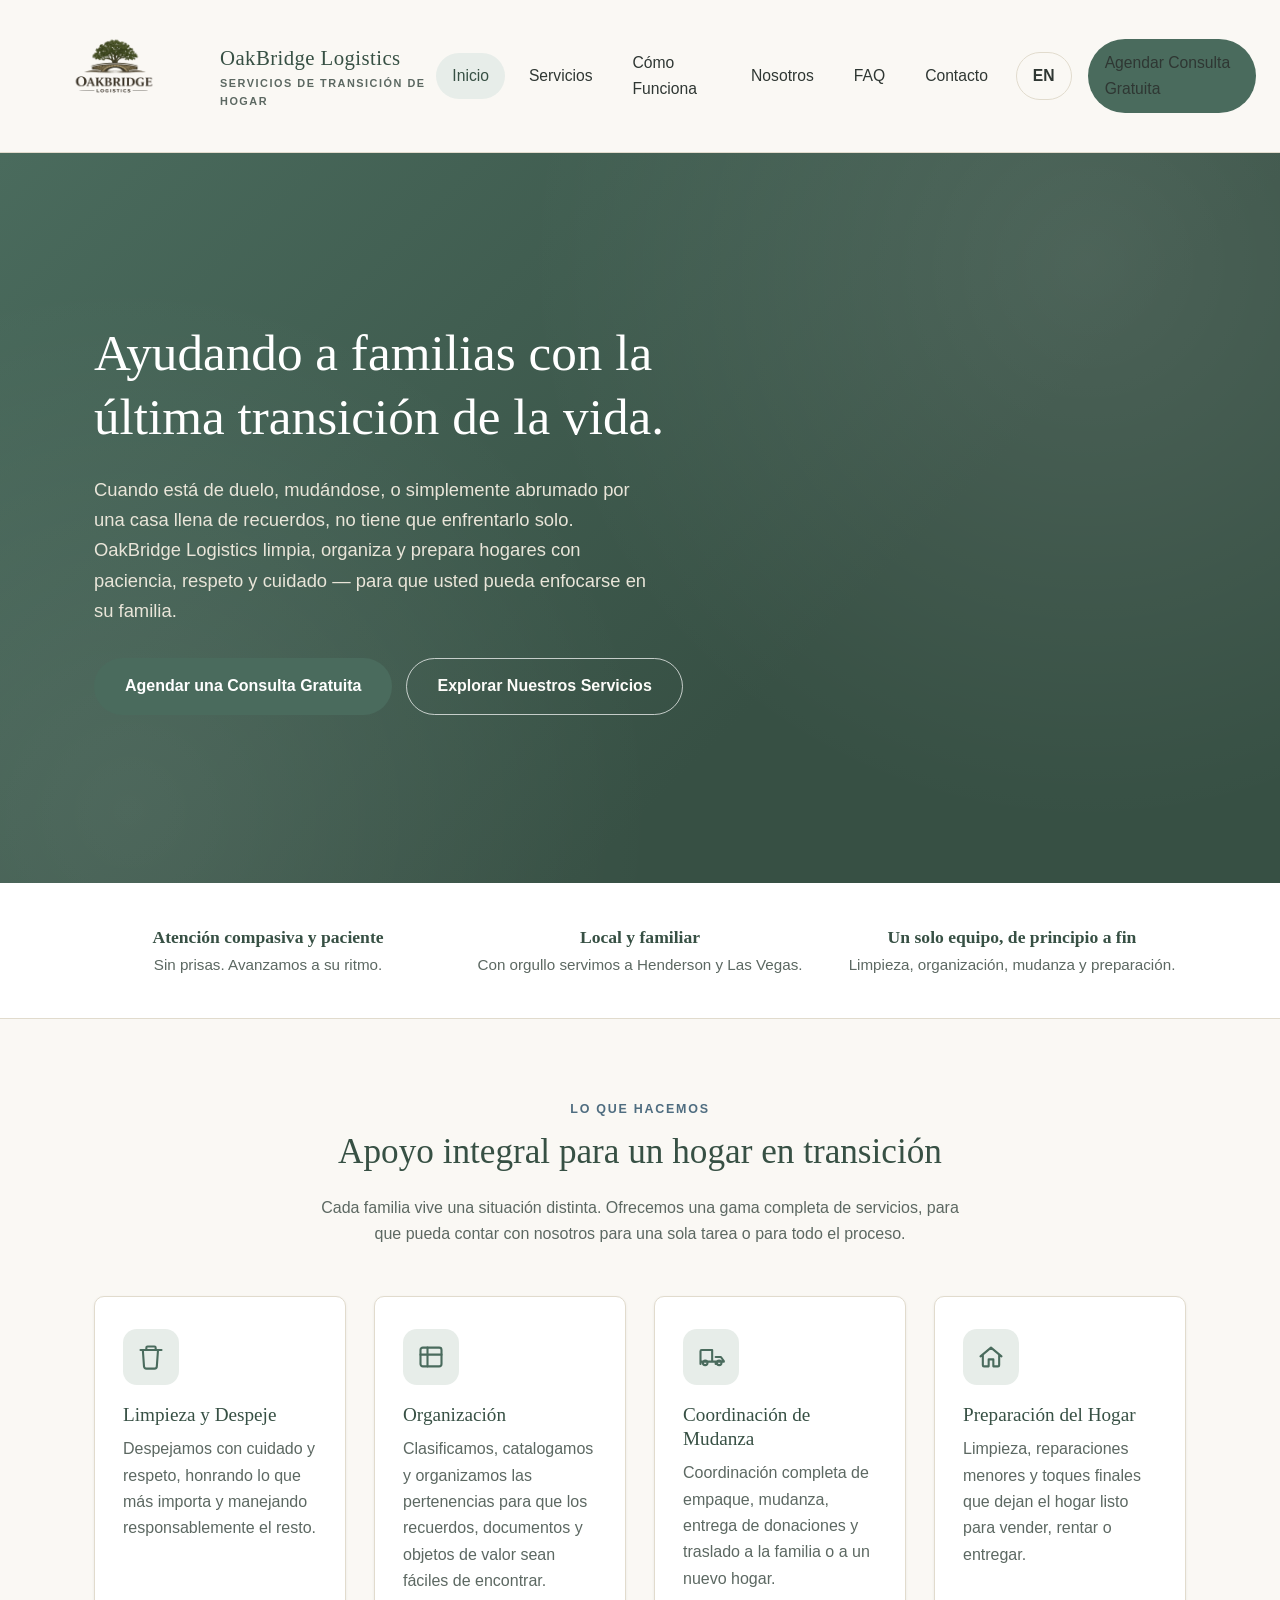
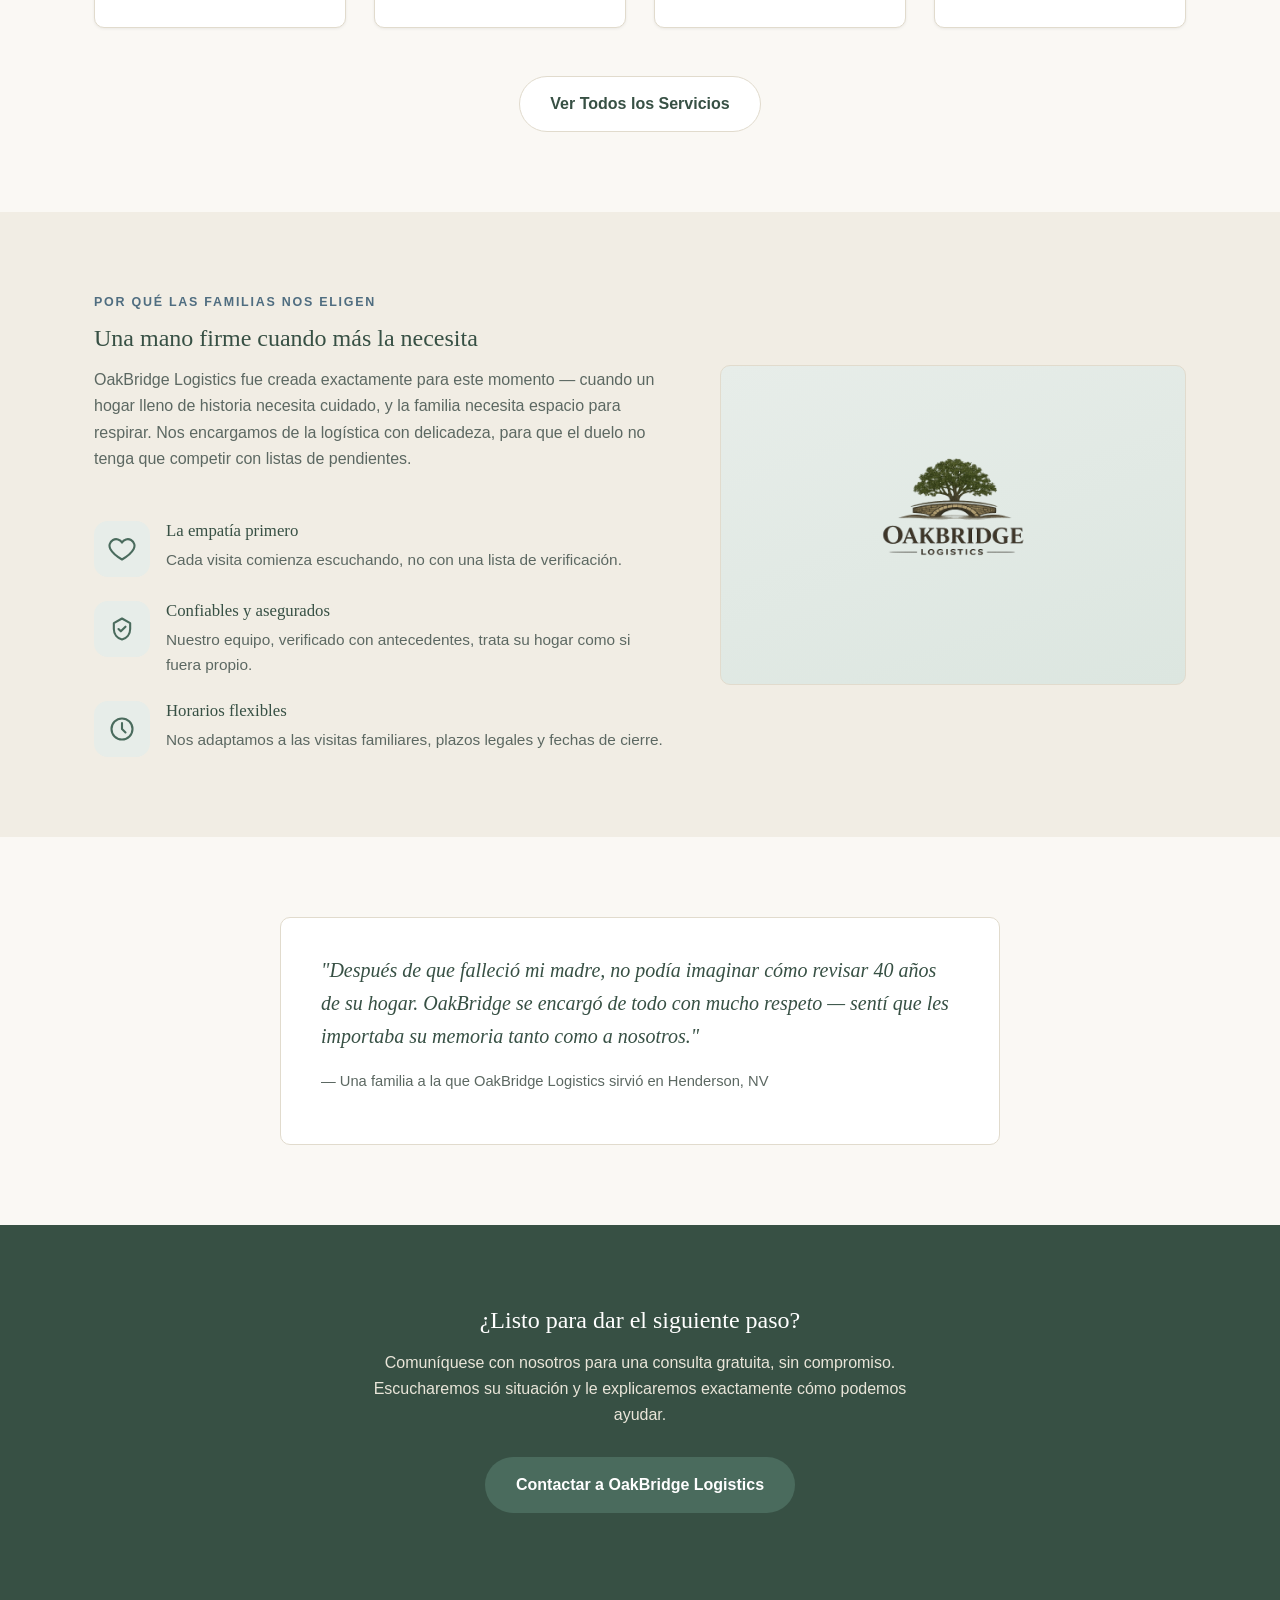
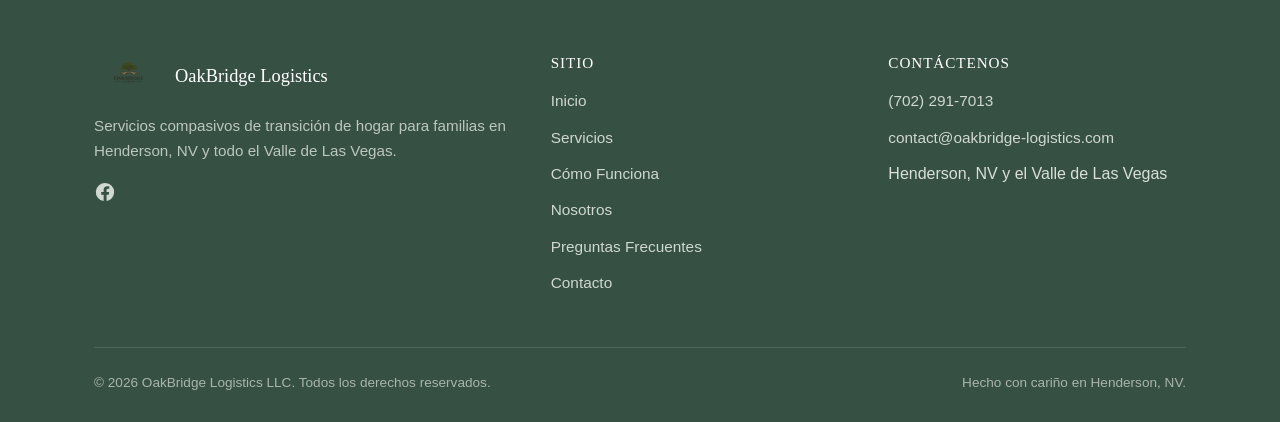
==== commit d03f686c: "Add Facebook icon link to footer on all pages Links to the new OakBridge Logistics Facebook page, st" ====
--- a/es/index.html
+++ b/es/index.html
@@ -195,6 +195,11 @@
           <span>OakBridge Logistics</span>
         </div>
         <p>Servicios compasivos de transición de hogar para familias en Henderson, NV y todo el Valle de Las Vegas.</p>
+        <div class="footer-social">
+          <a href="https://www.facebook.com/profile.php?id=61592621438912" target="_blank" rel="noopener noreferrer" aria-label="OakBridge Logistics en Facebook">
+            <svg viewBox="0 0 24 24" fill="currentColor"><path d="M22 12a10 10 0 1 0-11.5 9.95v-7.04H7.9V12h2.6V9.8c0-2.57 1.53-4 3.87-4 1.12 0 2.3.2 2.3.2v2.53h-1.3c-1.28 0-1.68.8-1.68 1.61V12h2.86l-.46 2.91h-2.4v7.04A10 10 0 0 0 22 12Z"/></svg>
+          </a>
+        </div>
       </div>
       <div>
         <h4>Sitio</h4>
--- a/css/style.css
+++ b/css/style.css
@@ -575,6 +575,14 @@
   color: #fff;
 }
 .site-footer p { color: #bcc7bf; font-size: 0.95rem; }
+.footer-social { display: flex; gap: 14px; margin-top: 18px; }
+.footer-social a {
+  color: #cfd8d1;
+  display: inline-flex;
+  transition: color 0.2s ease, transform 0.15s ease;
+}
+.footer-social a:hover { color: #fff; transform: translateY(-1px); }
+.footer-social svg { width: 22px; height: 22px; }
 .site-footer h4 {
   color: #fff;
   font-size: 0.95rem;
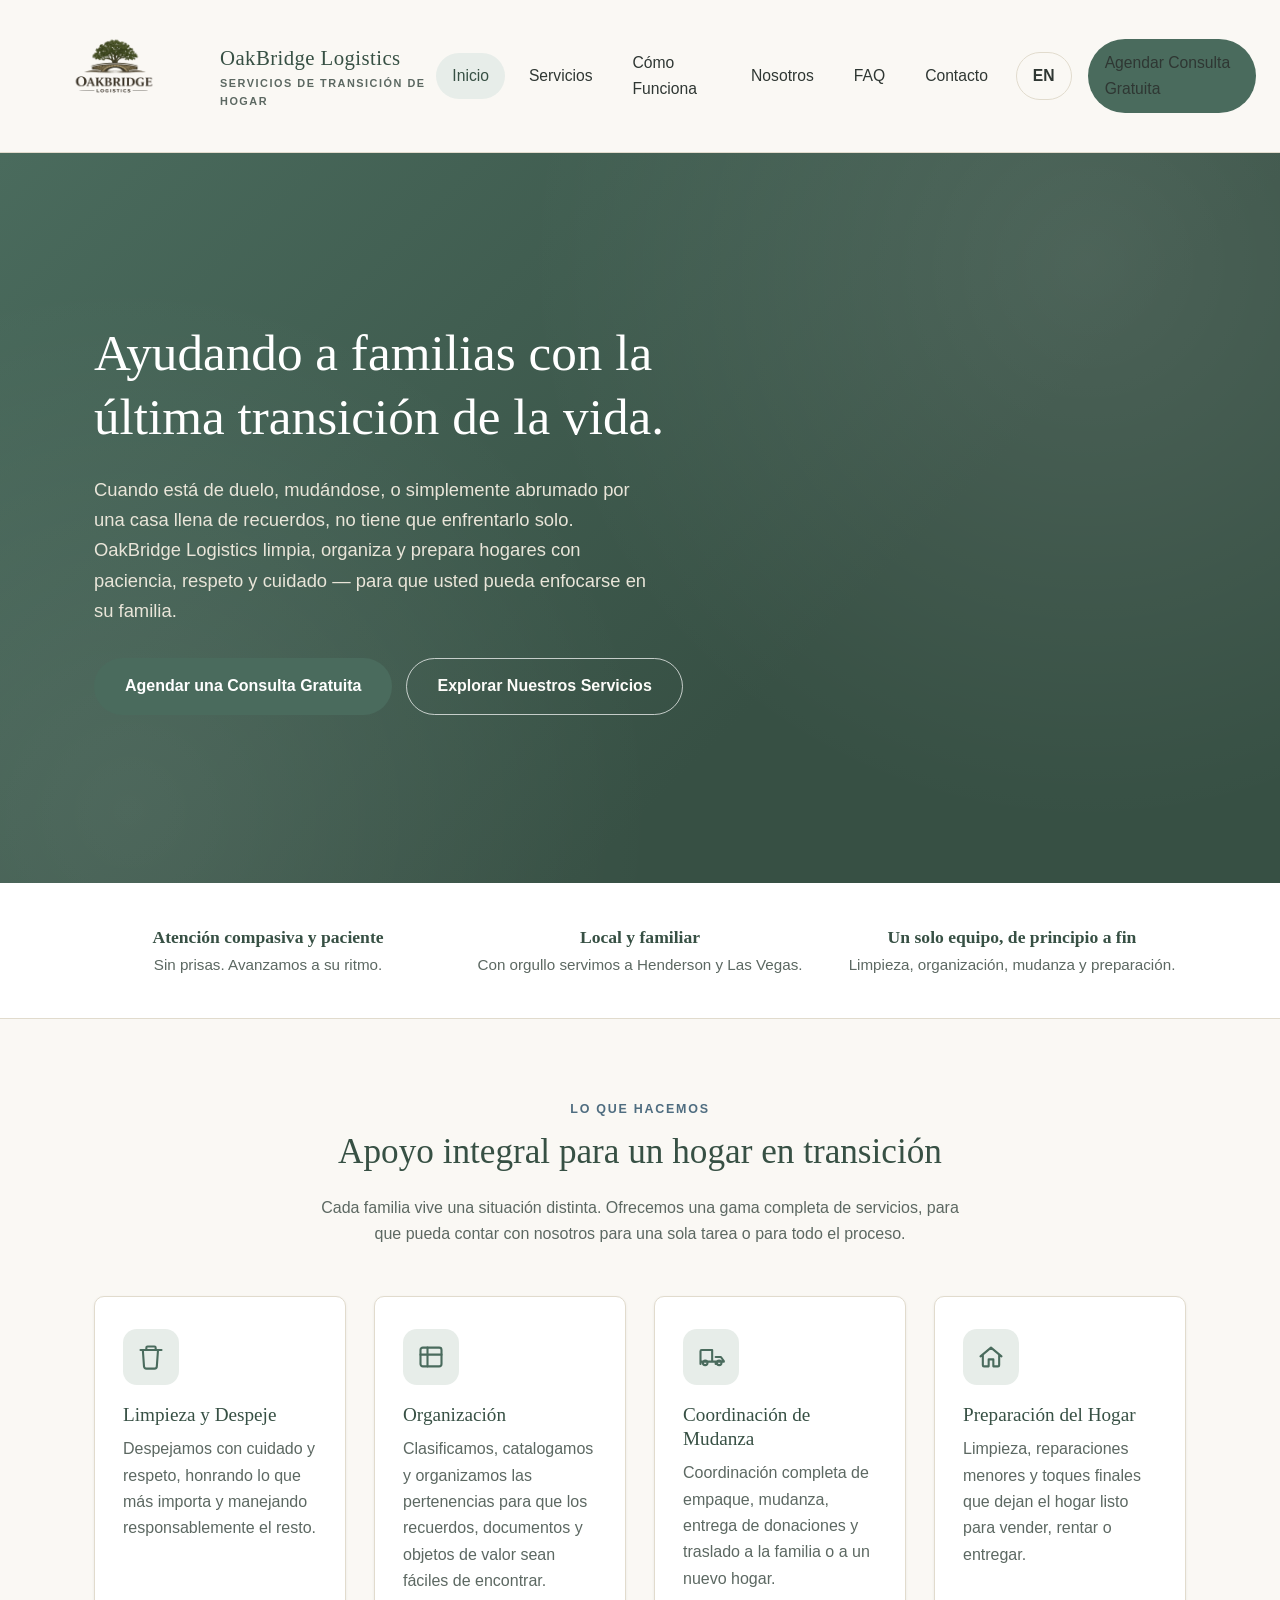
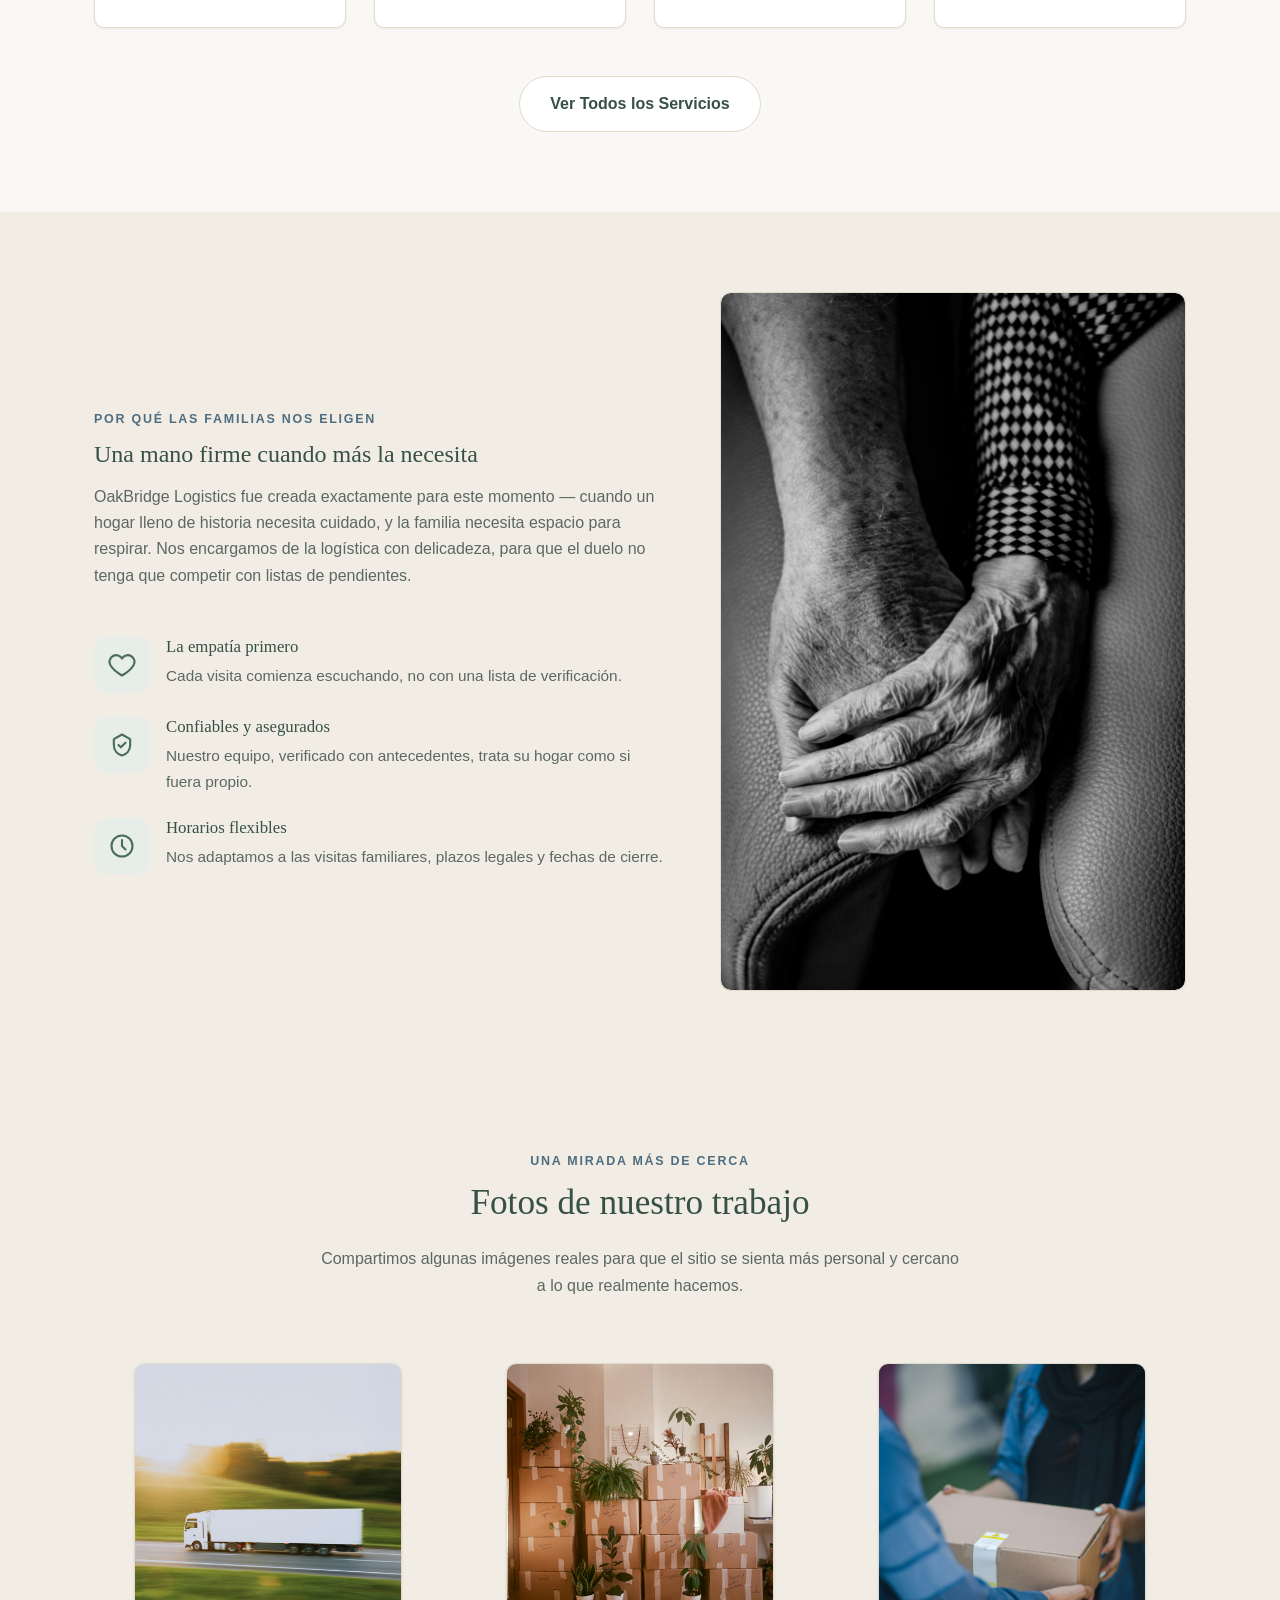
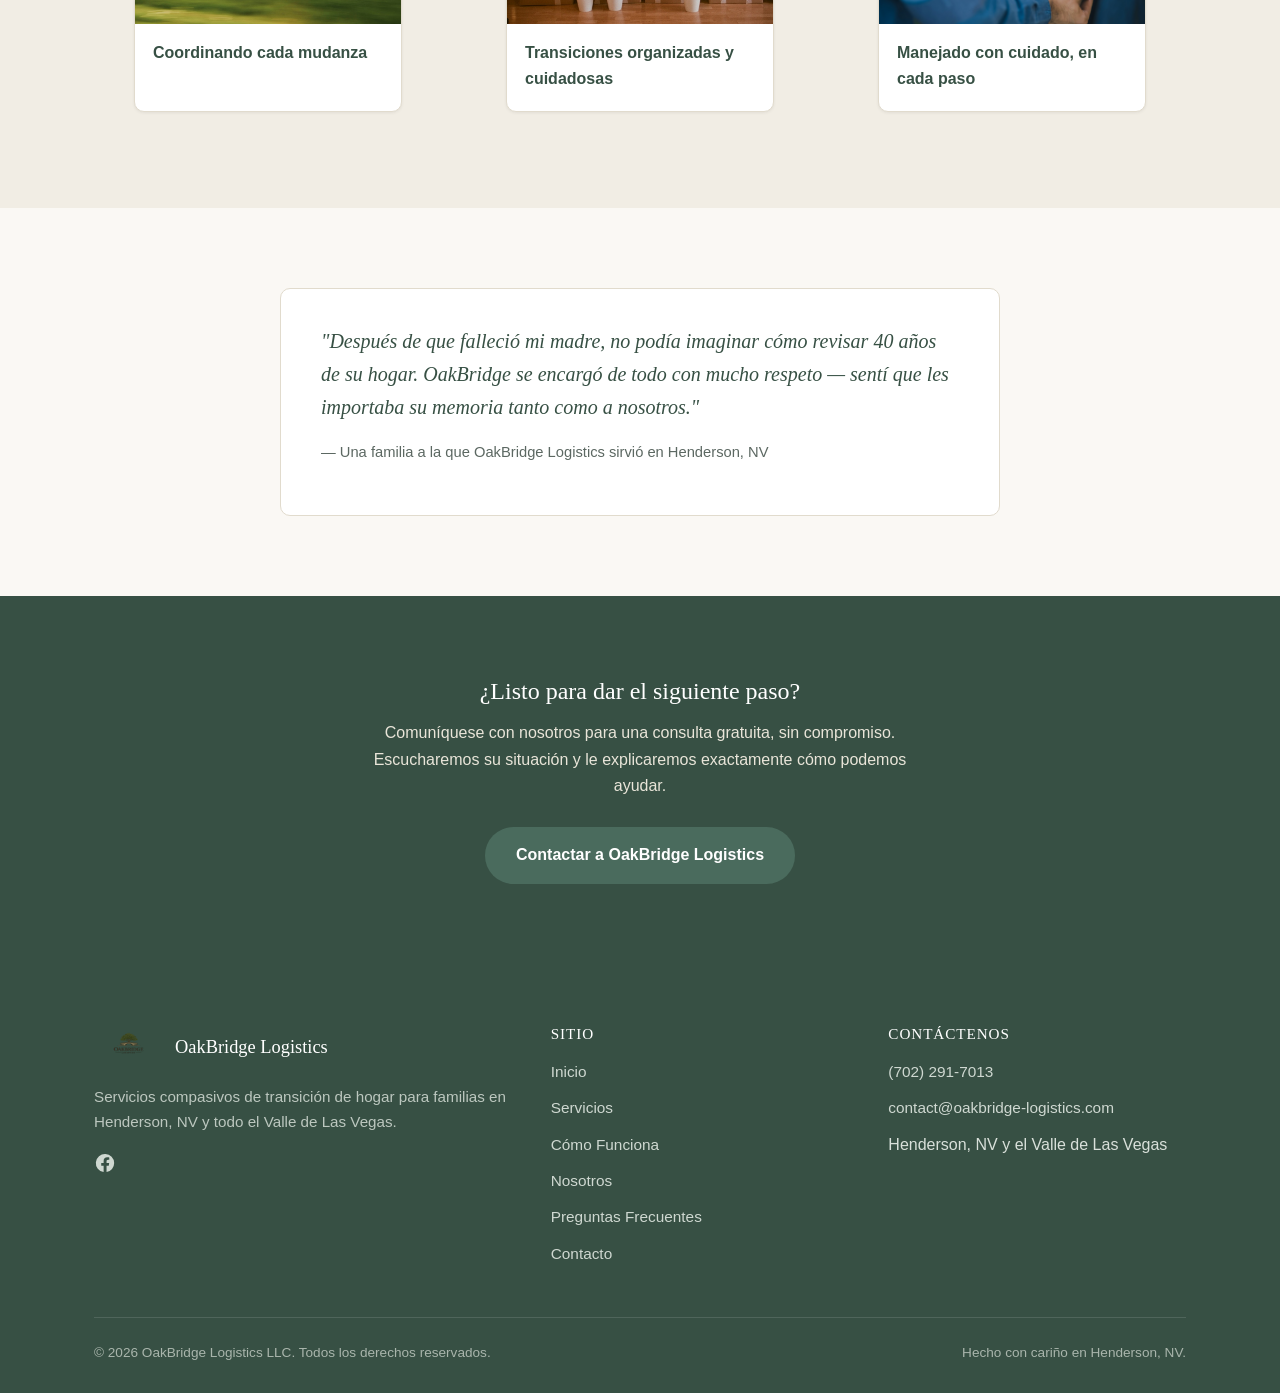
==== commit 074d233c: "Add real photography across the homepage, about, and services pages Replaces the repeated logo mark " ====
--- a/es/index.html
+++ b/es/index.html
@@ -158,9 +158,35 @@
             </div>
           </div>
         </div>
-        <div class="motif-panel">
-          <img src="../images/logo.png" alt="OakBridge Logistics — símbolo del árbol y el puente">
-        </div>
+        <div class="motif-panel photo">
+          <img src="../images/photos/steady-hands.jpg" alt="Las manos de una persona mayor, en calma" loading="lazy">
+        </div>
+      </div>
+    </div>
+  </section>
+
+  <!-- Photo gallery -->
+  <section class="section-alt">
+    <div class="container">
+      <div class="section-head">
+        <span class="eyebrow">Una mirada más de cerca</span>
+        <h2>Fotos de nuestro trabajo</h2>
+        <p>Compartimos algunas imágenes reales para que el sitio se sienta más personal y cercano a lo que realmente hacemos.</p>
+      </div>
+
+      <div class="photo-gallery">
+        <figure class="photo-card">
+          <img src="../images/photos/moving-truck-highway.jpg" alt="Un camión de mudanza en la carretera, coordinando la logística de reubicación" loading="lazy">
+          <figcaption>Coordinando cada mudanza</figcaption>
+        </figure>
+        <figure class="photo-card">
+          <img src="../images/photos/moving-boxes-home.jpg" alt="Cajas de mudanza y pertenencias organizadas en un hogar" loading="lazy">
+          <figcaption>Transiciones organizadas y cuidadosas</figcaption>
+        </figure>
+        <figure class="photo-card">
+          <img src="../images/photos/handoff-box.jpg" alt="Una caja siendo entregada con cuidado de una persona a otra" loading="lazy">
+          <figcaption>Manejado con cuidado, en cada paso</figcaption>
+        </figure>
       </div>
     </div>
   </section>
--- a/css/style.css
+++ b/css/style.css
@@ -451,6 +451,42 @@
   min-height: 320px;
 }
 .motif-panel img { max-height: 220px; width: auto; }
+.motif-panel.photo {
+  padding: 0;
+  background: var(--color-bg-alt);
+  overflow: hidden;
+}
+.motif-panel.photo img {
+  width: 100%;
+  height: 100%;
+  max-height: none;
+  object-fit: cover;
+  border-radius: inherit;
+}
+
+/* ---- Photo gallery ---- */
+.photo-gallery {
+  display: grid;
+  grid-template-columns: repeat(3, 1fr);
+  gap: 24px;
+}
+.photo-card {
+  background: var(--color-surface);
+  border: 1px solid var(--color-border);
+  border-radius: var(--radius);
+  overflow: hidden;
+  box-shadow: var(--shadow-sm);
+}
+.photo-card img {
+  width: 100%;
+  height: 260px;
+  object-fit: cover;
+}
+.photo-card figcaption {
+  padding: 16px 18px 18px;
+  color: var(--color-primary-dark);
+  font-weight: 600;
+}
 
 /* ---- Testimonial ---- */
 .testimonial {
@@ -703,10 +739,12 @@
   .two-col { grid-template-columns: 1fr; gap: 36px; }
   .footer-grid { grid-template-columns: 1fr 1fr; }
   .value-list { grid-template-columns: 1fr; }
+  .photo-gallery { grid-template-columns: 1fr 1fr; }
 }
 
 @media (max-width: 720px) {
   .grid-2, .grid-3, .grid-4 { grid-template-columns: 1fr; }
+  .photo-gallery { grid-template-columns: 1fr; }
   section { padding: 56px 0; }
   .hero .container { padding-top: 56px; padding-bottom: 56px; }
   .step { grid-template-columns: 56px 1fr; gap: 16px; }
